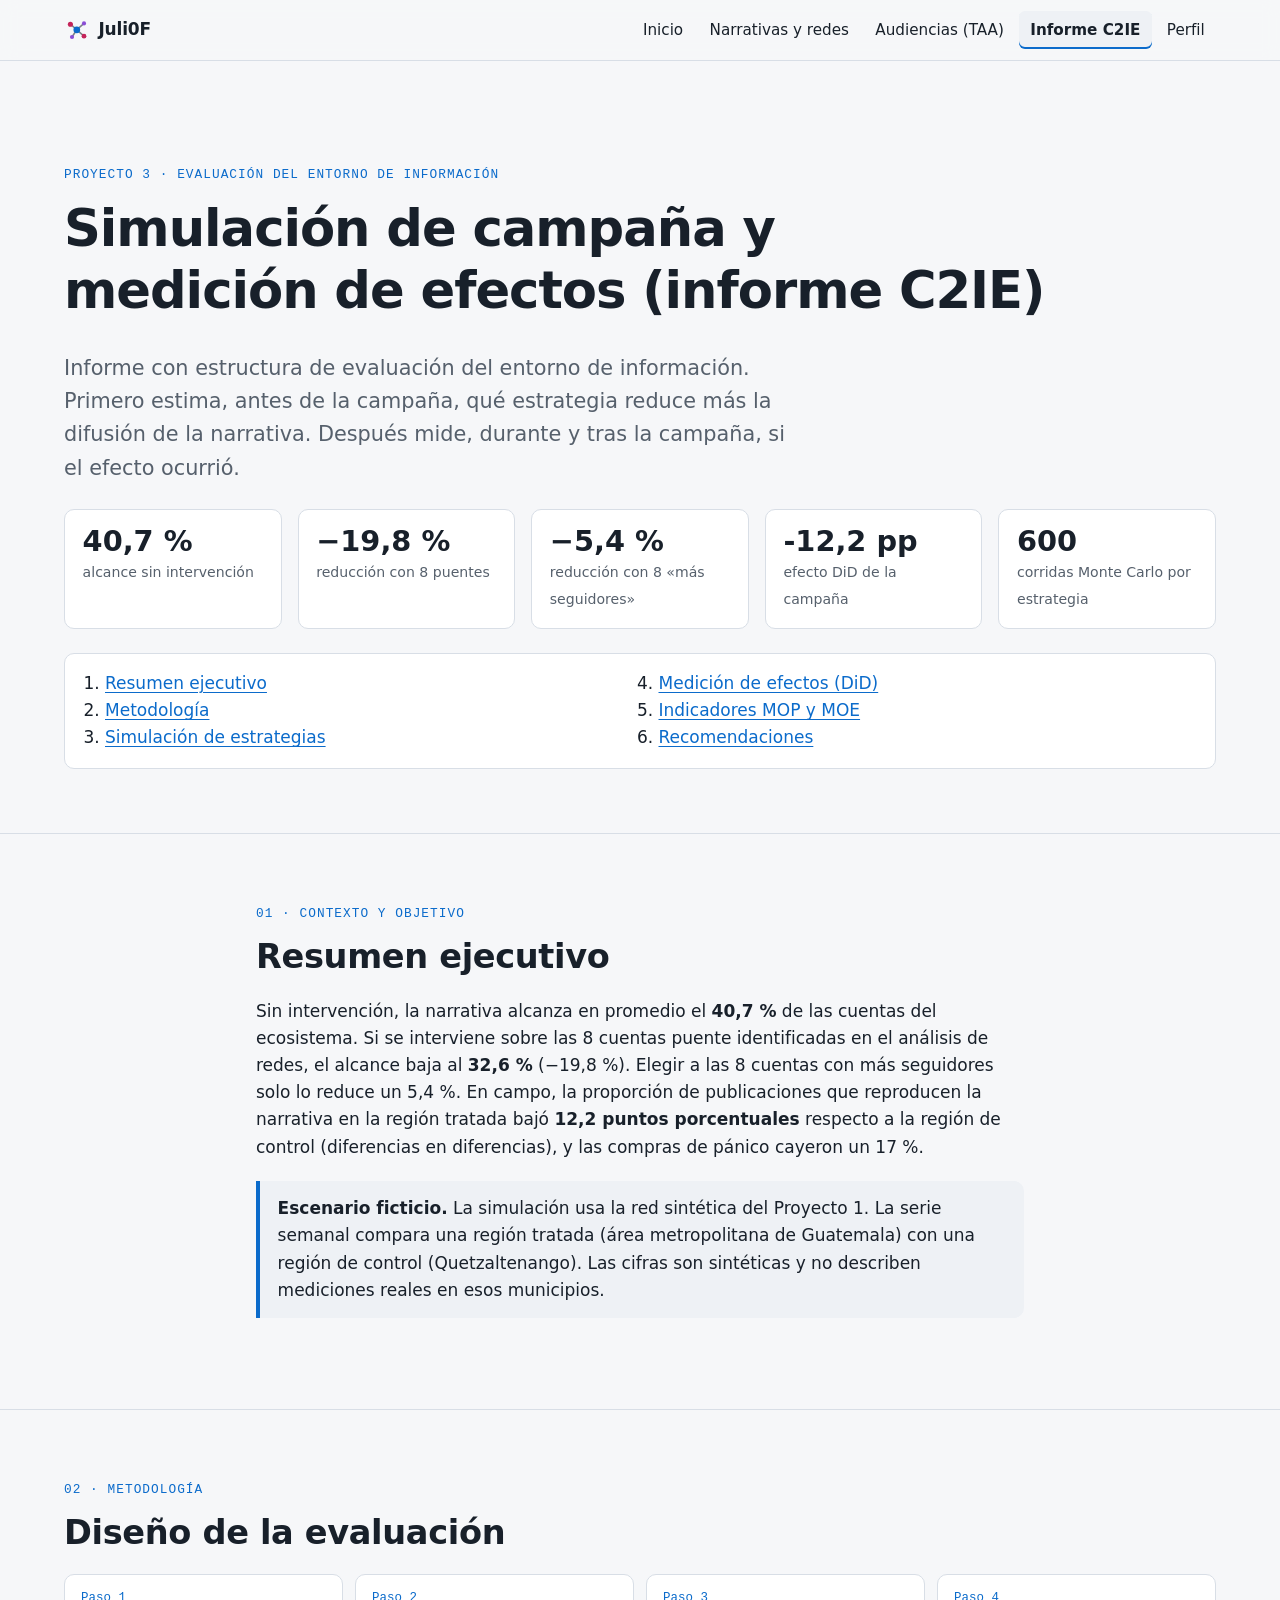
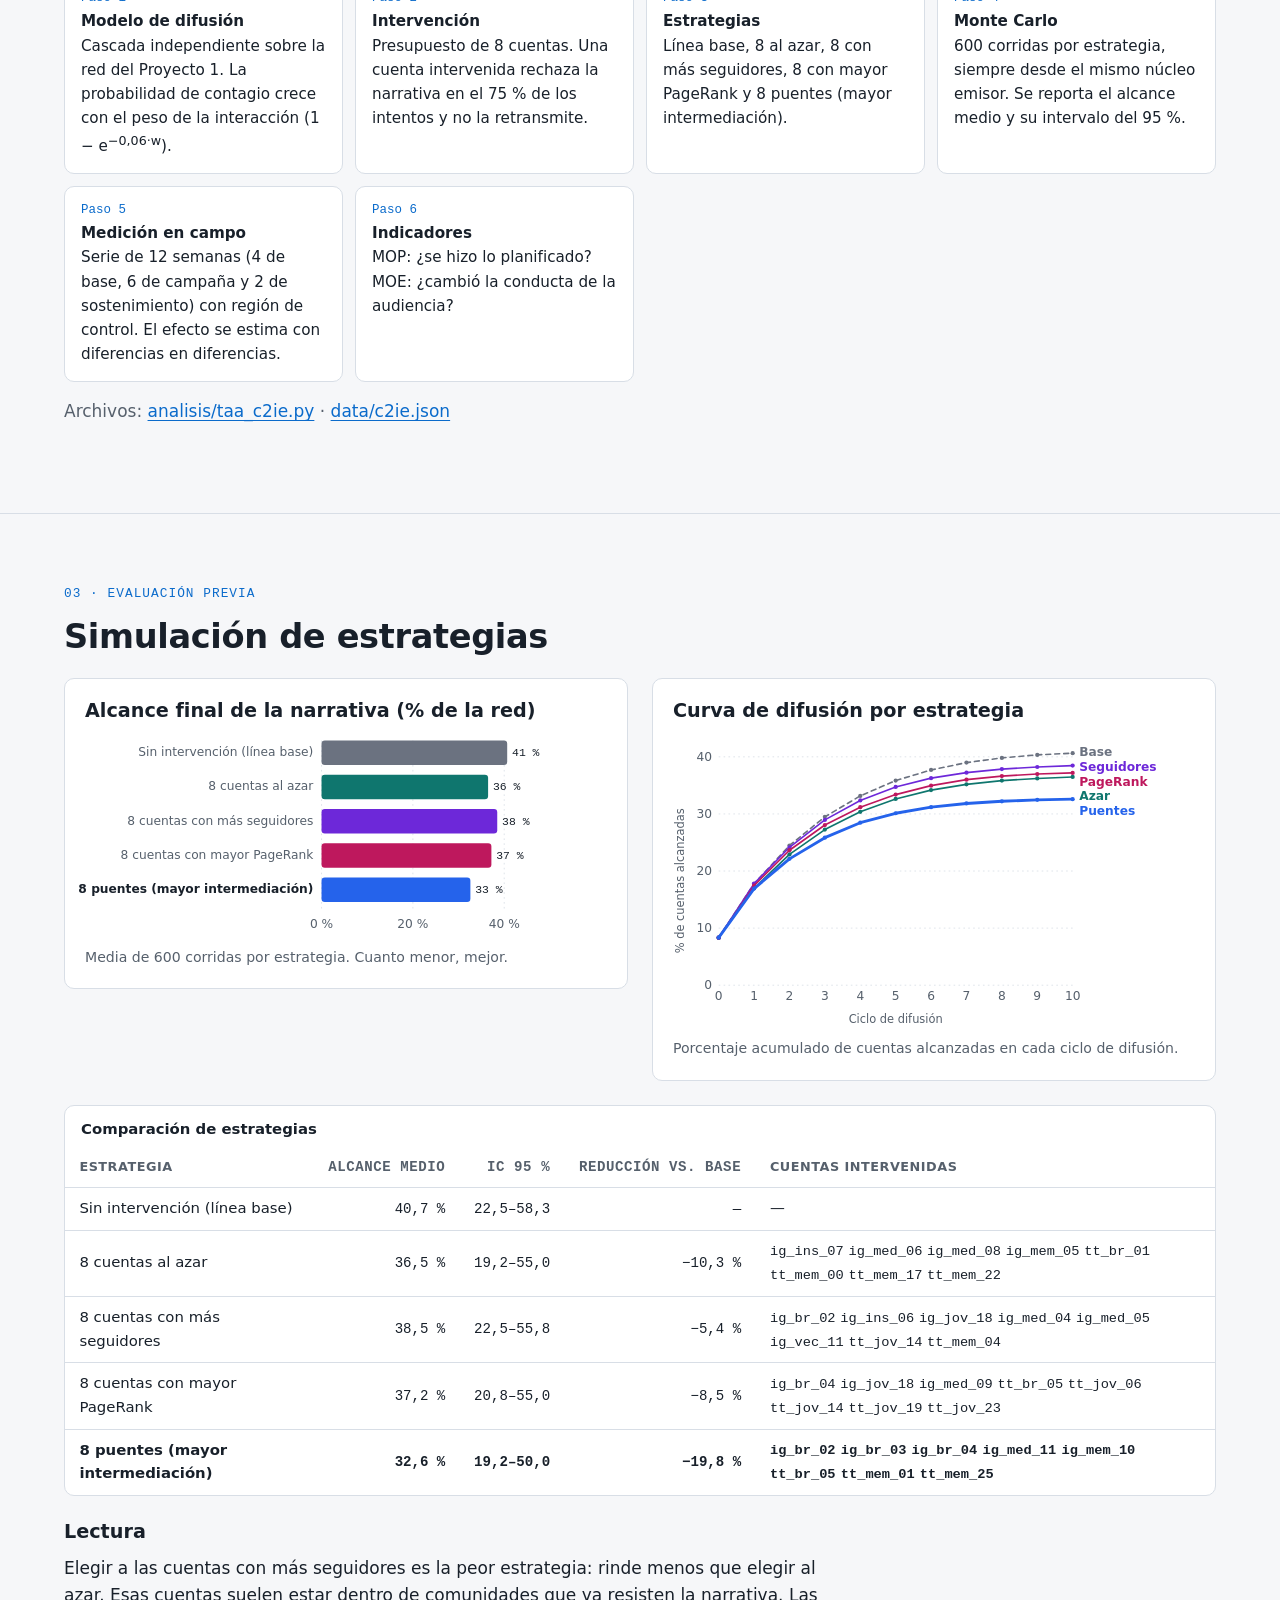
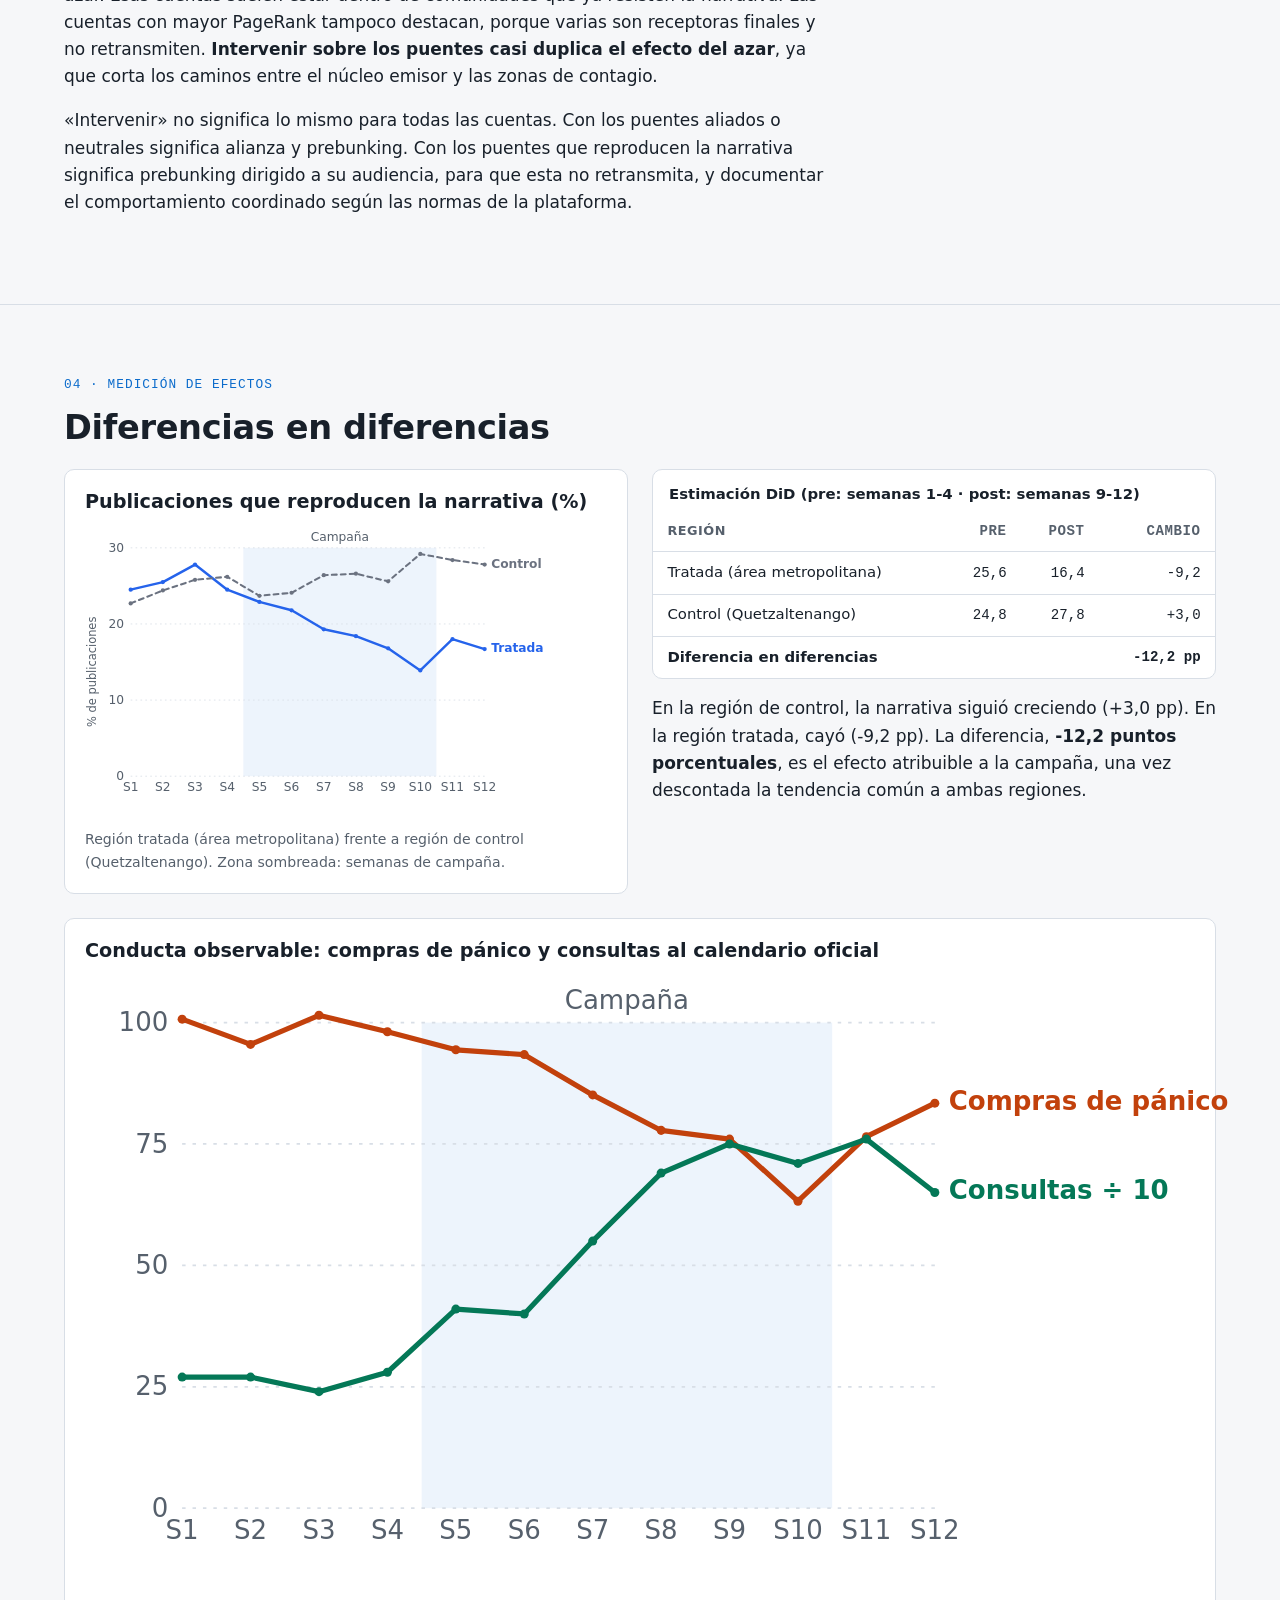
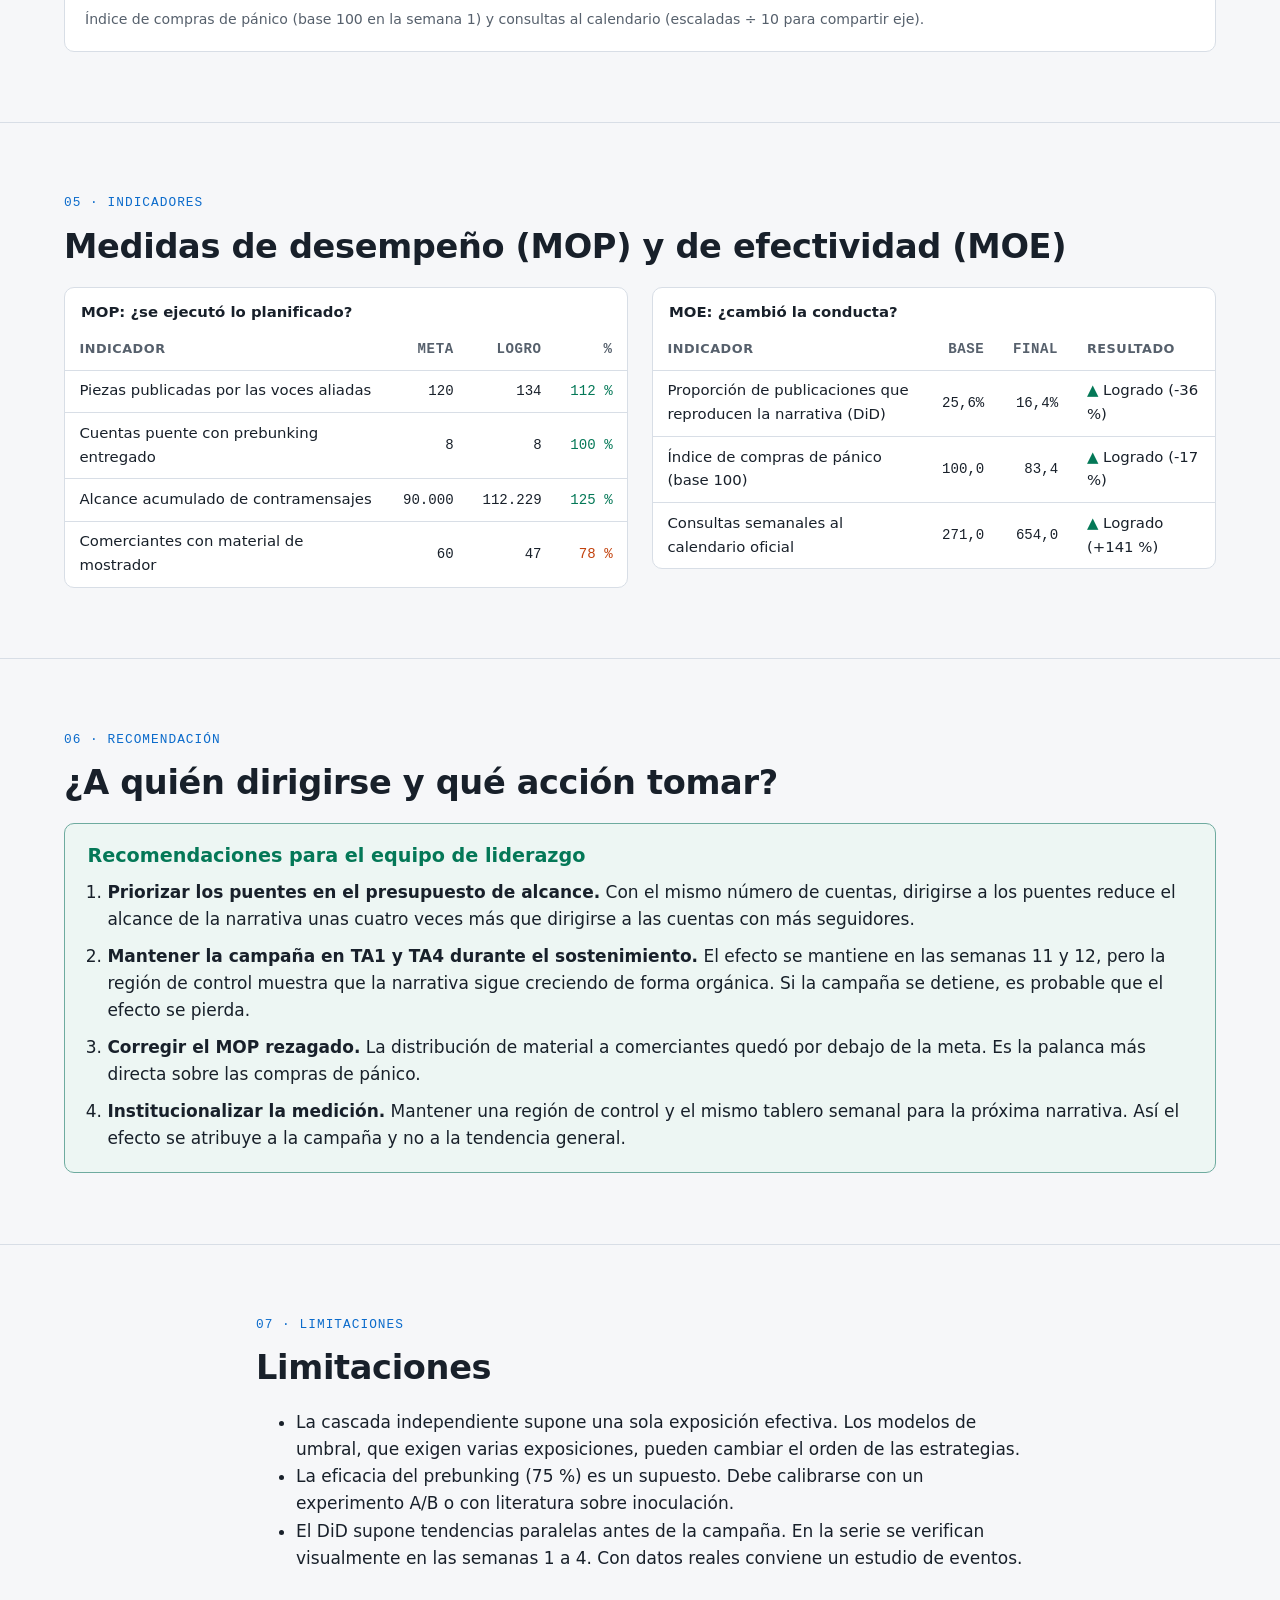
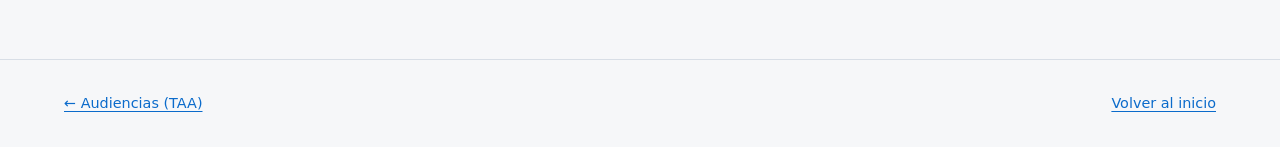
==== proyectos/c2ie.html @ 324dea4c "FIRST commit" ====
<!doctype html>
<html lang="es-GT">
<head>
  <meta charset="utf-8">
  <meta name="viewport" content="width=device-width, initial-scale=1">
  <meta name="color-scheme" content="light dark">
  <meta name="robots" content="noindex, nofollow">
  <title>Simulación de campaña y medición de efectos (informe C2IE) · Portafolio</title>
  <meta name="description" content="Simulación Monte Carlo de estrategias de prebunking sobre una red de TikTok e Instagram, diferencias en diferencias e indicadores MOP/MOE.">
  <link rel="icon" href="../assets/img/icono.svg" type="image/svg+xml">
  <link rel="stylesheet" href="../assets/css/estilos.css">
  <script src="../assets/js/nav.js" defer></script>
  <script type="module" src="../assets/js/c2ie.js"></script>
</head>
<body>
  <a class="skip-link" href="#contenido">Saltar al contenido</a>

  <header class="site-header">
    <div class="header-inner">
      <a class="site-logo" href="../index.html">
        <svg viewBox="0 0 32 32" aria-hidden="true"><g fill="none" stroke="currentColor" stroke-width="2"><path d="M8 9 16 16 25 8M16 16 10 25M16 16l9 8" opacity=".55"/></g><circle cx="8" cy="9" r="3.2" fill="var(--tiktok)"/><circle cx="25" cy="8" r="2.6" fill="var(--instagram)"/><circle cx="16" cy="16" r="4.2" fill="var(--accent)"/><circle cx="10" cy="25" r="2.6" fill="var(--instagram)"/><circle cx="25" cy="24" r="3" fill="var(--tiktok)"/></svg>
        <span>Juli0F</span>
      </a>
      <nav class="site-nav" aria-label="Principal">
        <button class="menu-button" type="button" popovertarget="site-menu" aria-controls="site-menu">
          <svg viewBox="0 0 24 24" aria-hidden="true"><path d="M4 7h16M4 12h16M4 17h16" stroke="currentColor" stroke-width="2" stroke-linecap="round"/></svg>
          <span>Menú</span>
        </button>
        <ul id="site-menu" class="site-menu" popover="auto">
          <li><a href="../index.html">Inicio</a></li>
          <li><a href="red-influencia.html">Narrativas y redes</a></li>
          <li><a href="taa.html">Audiencias (TAA)</a></li>
          <li><a href="c2ie.html" aria-current="page">Informe C2IE</a></li>
          <li><a href="../index.html#perfil">Perfil</a></li>
        </ul>
      </nav>
    </div>
  </header>

  <main id="contenido">
    <section class="hero">
      <div class="contenedor">
        <span class="eyebrow">Proyecto 3 · Evaluación del entorno de información</span>
        <h1>Simulación de campaña y medición de efectos (informe C2IE)</h1>
        <p class="lead">Informe con estructura de evaluación del entorno de información. Primero estima, antes de la campaña, qué estrategia reduce más la difusión de la narrativa. Después mide, durante y tras la campaña, si el efecto ocurrió.</p>
        <div class="ficha" id="kpis"></div>
        <nav class="indice" aria-label="En esta página">
          <ol>
            <li><a href="#resumen">Resumen ejecutivo</a></li>
            <li><a href="#metodologia">Metodología</a></li>
            <li><a href="#simulacion">Simulación de estrategias</a></li>
            <li><a href="#efectos">Medición de efectos (DiD)</a></li>
            <li><a href="#indicadores">Indicadores MOP y MOE</a></li>
            <li><a href="#recomendaciones">Recomendaciones</a></li>
          </ol>
        </nav>
      </div>
    </section>

    <section id="resumen" aria-labelledby="t-resumen">
      <div class="contenedor prosa">
        <span class="eyebrow">01 · Contexto y objetivo</span>
        <h2 id="t-resumen">Resumen ejecutivo</h2>
        <p id="resumen-texto">Cargando resultados…</p>
        <div class="aviso"><p><strong>Escenario ficticio.</strong> La simulación usa la red sintética del Proyecto 1. La serie semanal compara una región tratada (área metropolitana de Guatemala) con una región de control (Quetzaltenango). Las cifras son sintéticas y no describen mediciones reales en esos municipios.</p></div>
      </div>
    </section>

    <section id="metodologia" aria-labelledby="t-metodologia">
      <div class="contenedor">
        <span class="eyebrow">02 · Metodología</span>
        <h2 id="t-metodologia">Diseño de la evaluación</h2>
        <ol class="pasos">
          <li><strong>Modelo de difusión</strong> Cascada independiente sobre la red del Proyecto 1. La probabilidad de contagio crece con el peso de la interacción (1 − e<sup>−0,06·w</sup>).</li>
          <li><strong>Intervención</strong> Presupuesto de 8 cuentas. Una cuenta intervenida rechaza la narrativa en el 75 % de los intentos y no la retransmite.</li>
          <li><strong>Estrategias</strong> Línea base, 8 al azar, 8 con más seguidores, 8 con mayor PageRank y 8 puentes (mayor intermediación).</li>
          <li><strong>Monte Carlo</strong> 600 corridas por estrategia, siempre desde el mismo núcleo emisor. Se reporta el alcance medio y su intervalo del 95 %.</li>
          <li><strong>Medición en campo</strong> Serie de 12 semanas (4 de base, 6 de campaña y 2 de sostenimiento) con región de control. El efecto se estima con diferencias en diferencias.</li>
          <li><strong>Indicadores</strong> MOP: ¿se hizo lo planificado? MOE: ¿cambió la conducta de la audiencia?</li>
        </ol>
        <p class="muted" style="margin-block-start:1rem">Archivos: <a href="../analisis/taa_c2ie.py">analisis/taa_c2ie.py</a> · <a href="../data/c2ie.json">data/c2ie.json</a></p>
      </div>
    </section>

    <section id="simulacion" aria-labelledby="t-simulacion">
      <div class="contenedor">
        <span class="eyebrow">03 · Evaluación previa</span>
        <h2 id="t-simulacion">Simulación de estrategias</h2>
        <div class="dos-col">
          <figure class="panel grafico">
            <h3>Alcance final de la narrativa (% de la red)</h3>
            <div id="g-alcance"></div>
            <figcaption>Media de 600 corridas por estrategia. Cuanto menor, mejor.</figcaption>
          </figure>
          <figure class="panel grafico">
            <h3>Curva de difusión por estrategia</h3>
            <div id="g-curvas"></div>
            <figcaption>Porcentaje acumulado de cuentas alcanzadas en cada ciclo de difusión.</figcaption>
          </figure>
        </div>
        <div class="tabla-scroll" style="margin-block-start:1.5rem">
          <table id="tabla-estrategias">
            <caption>Comparación de estrategias</caption>
            <thead><tr><th>Estrategia</th><th class="num">Alcance medio</th><th class="num">IC 95 %</th><th class="num">Reducción vs. base</th><th>Cuentas intervenidas</th></tr></thead>
            <tbody></tbody>
          </table>
        </div>
        <div class="prosa" style="margin-block-start:1.5rem">
          <h3>Lectura</h3>
          <p>Elegir a las cuentas con más seguidores es la peor estrategia: rinde menos que elegir al azar. Esas cuentas suelen estar dentro de comunidades que ya resisten la narrativa. Las cuentas con mayor PageRank tampoco destacan, porque varias son receptoras finales y no retransmiten. <strong>Intervenir sobre los puentes casi duplica el efecto del azar</strong>, ya que corta los caminos entre el núcleo emisor y las zonas de contagio.</p>
          <p>«Intervenir» no significa lo mismo para todas las cuentas. Con los puentes aliados o neutrales significa alianza y prebunking. Con los puentes que reproducen la narrativa significa prebunking dirigido a su audiencia, para que esta no retransmita, y documentar el comportamiento coordinado según las normas de la plataforma.</p>
        </div>
      </div>
    </section>

    <section id="efectos" aria-labelledby="t-efectos">
      <div class="contenedor">
        <span class="eyebrow">04 · Medición de efectos</span>
        <h2 id="t-efectos">Diferencias en diferencias</h2>
        <div class="dos-col">
          <figure class="panel grafico">
            <h3>Publicaciones que reproducen la narrativa (%)</h3>
            <div id="g-did"></div>
            <figcaption>Región tratada (área metropolitana) frente a región de control (Quetzaltenango). Zona sombreada: semanas de campaña.</figcaption>
          </figure>
          <div>
            <div class="tabla-scroll">
              <table id="tabla-did">
                <caption>Estimación DiD (pre: semanas 1-4 · post: semanas 9-12)</caption>
                <thead><tr><th>Región</th><th class="num">Pre</th><th class="num">Post</th><th class="num">Cambio</th></tr></thead>
                <tbody></tbody>
              </table>
            </div>
            <p class="prosa" id="did-texto" style="margin-block-start:1rem"></p>
          </div>
        </div>
        <figure class="panel grafico" style="margin-block-start:1.5rem">
          <h3>Conducta observable: compras de pánico y consultas al calendario oficial</h3>
          <div id="g-conducta"></div>
          <figcaption>Índice de compras de pánico (base 100 en la semana 1) y consultas al calendario (escaladas ÷ 10 para compartir eje).</figcaption>
        </figure>
      </div>
    </section>

    <section id="indicadores" aria-labelledby="t-indicadores">
      <div class="contenedor">
        <span class="eyebrow">05 · Indicadores</span>
        <h2 id="t-indicadores">Medidas de desempeño (MOP) y de efectividad (MOE)</h2>
        <div class="dos-col">
          <div class="tabla-scroll">
            <table id="tabla-mop">
              <caption>MOP: ¿se ejecutó lo planificado?</caption>
              <thead><tr><th>Indicador</th><th class="num">Meta</th><th class="num">Logro</th><th class="num">%</th></tr></thead>
              <tbody></tbody>
            </table>
          </div>
          <div class="tabla-scroll">
            <table id="tabla-moe">
              <caption>MOE: ¿cambió la conducta?</caption>
              <thead><tr><th>Indicador</th><th class="num">Base</th><th class="num">Final</th><th>Resultado</th></tr></thead>
              <tbody></tbody>
            </table>
          </div>
        </div>
      </div>
    </section>

    <section id="recomendaciones" aria-labelledby="t-recomendaciones">
      <div class="contenedor">
        <span class="eyebrow">06 · Recomendación</span>
        <h2 id="t-recomendaciones">¿A quién dirigirse y qué acción tomar?</h2>
        <div class="recomendacion">
          <h3>Recomendaciones para el equipo de liderazgo</h3>
          <ol>
            <li><strong>Priorizar los puentes en el presupuesto de alcance.</strong> Con el mismo número de cuentas, dirigirse a los puentes reduce el alcance de la narrativa unas cuatro veces más que dirigirse a las cuentas con más seguidores.</li>
            <li><strong>Mantener la campaña en TA1 y TA4 durante el sostenimiento.</strong> El efecto se mantiene en las semanas 11 y 12, pero la región de control muestra que la narrativa sigue creciendo de forma orgánica. Si la campaña se detiene, es probable que el efecto se pierda.</li>
            <li><strong>Corregir el MOP rezagado.</strong> La distribución de material a comerciantes quedó por debajo de la meta. Es la palanca más directa sobre las compras de pánico.</li>
            <li><strong>Institucionalizar la medición.</strong> Mantener una región de control y el mismo tablero semanal para la próxima narrativa. Así el efecto se atribuye a la campaña y no a la tendencia general.</li>
          </ol>
        </div>
      </div>
    </section>

    <section aria-labelledby="t-limitaciones">
      <div class="contenedor prosa">
        <span class="eyebrow">07 · Limitaciones</span>
        <h2 id="t-limitaciones">Limitaciones</h2>
        <ul>
          <li>La cascada independiente supone una sola exposición efectiva. Los modelos de umbral, que exigen varias exposiciones, pueden cambiar el orden de las estrategias.</li>
          <li>La eficacia del prebunking (75 %) es un supuesto. Debe calibrarse con un experimento A/B o con literatura sobre inoculación.</li>
          <li>El DiD supone tendencias paralelas antes de la campaña. En la serie se verifican visualmente en las semanas 1 a 4. Con datos reales conviene un estudio de eventos.</li>
        </ul>
      </div>
    </section>
  </main>

  <footer class="site-footer">
    <div class="contenedor">
      <span><a href="taa.html">← Audiencias (TAA)</a></span>
      <span><a href="../index.html">Volver al inicio</a></span>
    </div>
  </footer>
</body>
</html>
---- assets/css/estilos.css ----
/* ==========================================================================
   Portafolio - Evaluación del Entorno de Información
   Tema claro/oscuro según la preferencia del sistema.
   ========================================================================== */

:root {
  --bg-light: #f6f7f9;
  --bg-dark: #0d1117;
  --surface-light: #ffffff;
  --surface-dark: #161b22;
  --surface-2-light: #eef1f5;
  --surface-2-dark: #1d242e;
  --text-light: #18202a;
  --text-dark: #e6edf3;
  --muted-light: #56606c;
  --muted-dark: #9aa6b2;
  --border-light: #d8dee6;
  --border-dark: #2d3641;
  --accent-light: #0b6bcb;
  --accent-dark: #58a6ff;
  --accent-text-light: #ffffff;
  --accent-text-dark: #0d1117;

  /* Plataformas */
  --tiktok-light: #c4245a;
  --tiktok-dark: #ff6b9a;
  --instagram-light: #8a4dd6;
  --instagram-dark: #b993ff;

  /* Postura respecto a la narrativa */
  --pro-light: #c2410c;
  --pro-dark: #fb923c;
  --neutral-light: #6b7280;
  --neutral-dark: #9ca3af;
  --contra-light: #047857;
  --contra-dark: #34d399;

  --bg: var(--bg-light);
  --surface: var(--surface-light);
  --surface-2: var(--surface-2-light);
  --text: var(--text-light);
  --muted: var(--muted-light);
  --border: var(--border-light);
  --accent: var(--accent-light);
  --accent-text: var(--accent-text-light);
  --tiktok: var(--tiktok-light);
  --instagram: var(--instagram-light);
  --pro: var(--pro-light);
  --neutral: var(--neutral-light);
  --contra: var(--contra-light);

  @media (prefers-color-scheme: dark) {
    --bg: var(--bg-dark);
    --surface: var(--surface-dark);
    --surface-2: var(--surface-2-dark);
    --text: var(--text-dark);
    --muted: var(--muted-dark);
    --border: var(--border-dark);
    --accent: var(--accent-dark);
    --accent-text: var(--accent-text-dark);
    --tiktok: var(--tiktok-dark);
    --instagram: var(--instagram-dark);
    --pro: var(--pro-dark);
    --neutral: var(--neutral-dark);
    --contra: var(--contra-dark);
  }

  @supports (color: light-dark(white, black)) {
    --bg: light-dark(var(--bg-light), var(--bg-dark));
    --surface: light-dark(var(--surface-light), var(--surface-dark));
    --surface-2: light-dark(var(--surface-2-light), var(--surface-2-dark));
    --text: light-dark(var(--text-light), var(--text-dark));
    --muted: light-dark(var(--muted-light), var(--muted-dark));
    --border: light-dark(var(--border-light), var(--border-dark));
    --accent: light-dark(var(--accent-light), var(--accent-dark));
    --accent-text: light-dark(var(--accent-text-light), var(--accent-text-dark));
    --tiktok: light-dark(var(--tiktok-light), var(--tiktok-dark));
    --instagram: light-dark(var(--instagram-light), var(--instagram-dark));
    --pro: light-dark(var(--pro-light), var(--pro-dark));
    --neutral: light-dark(var(--neutral-light), var(--neutral-dark));
    --contra: light-dark(var(--contra-light), var(--contra-dark));
  }

  /* Paleta categórica de comunidades (claro / oscuro) */
  --com-0: #2563eb; --com-1: #c2410c; --com-2: #0f766e; --com-3: #be185d; --com-4: #6d28d9; --com-5: #4d7c0f;
  @media (prefers-color-scheme: dark) {
    --com-0: #60a5fa; --com-1: #fb923c; --com-2: #2dd4bf; --com-3: #f472b6; --com-4: #a78bfa; --com-5: #a3e635;
  }

  --font: system-ui, -apple-system, "Segoe UI", Roboto, "Helvetica Neue", Arial, sans-serif;
  --mono: ui-monospace, "Cascadia Code", "SF Mono", Menlo, Consolas, monospace;
  --radius: 10px;
  --max: 72rem;

  color-scheme: light dark;
  accent-color: var(--accent);
}

*, *::before, *::after { box-sizing: border-box; }
[hidden] { display: none !important; }

html { scroll-padding-block-start: 5rem; }

body {
  margin: 0;
  font-family: var(--font);
  font-size: 1.0625rem;
  line-height: 1.6;
  color: var(--text);
  background: var(--bg);
  -webkit-text-size-adjust: 100%;
}

h1, h2, h3, h4 { line-height: 1.2; text-wrap: balance; margin-block: 0 0.6em; }
h1 { font-size: clamp(2rem, 1.4rem + 2.6vw, 3.2rem); letter-spacing: -0.02em; }
h2 { font-size: clamp(1.5rem, 1.2rem + 1.2vw, 2.1rem); letter-spacing: -0.01em; }
h3 { font-size: 1.2rem; }
p, li { text-wrap: pretty; }
p { margin-block: 0 1em; }
a { color: var(--accent); text-underline-offset: 0.18em; }
a:hover { text-decoration-thickness: 2px; }
code, .mono { font-family: var(--mono); font-size: 0.92em; }
small, .muted { color: var(--muted); }

:focus-visible { outline: 3px solid var(--accent); outline-offset: 2px; border-radius: 4px; }

.skip-link {
  position: absolute; inset-inline-start: 1rem; inset-block-start: -3rem;
  background: var(--accent); color: var(--accent-text); padding: 0.5rem 1rem;
  border-radius: var(--radius); z-index: 100; text-decoration: none;
}
.skip-link:focus { inset-block-start: 1rem; }

.contenedor { inline-size: min(100% - 2.5rem, var(--max)); margin-inline: auto; }
section { padding-block: clamp(2.5rem, 2rem + 3vw, 4.5rem); }
section + section { border-block-start: 1px solid var(--border); }

/* ---------- Cabecera y navegación ---------- */
.site-header {
  position: sticky; inset-block-start: 0; z-index: 50;
  background: color-mix(in srgb, var(--bg) 88%, transparent);
  backdrop-filter: blur(8px);
  border-block-end: 1px solid var(--border);
}
.header-inner {
  inline-size: min(100% - 2.5rem, var(--max)); margin-inline: auto;
  display: flex; align-items: center; justify-content: space-between; gap: 1.5rem;
  block-size: 3.75rem; overflow: hidden;
}
.header-inner > * { flex-shrink: 0; white-space: nowrap; }
.site-logo {
  font-weight: 700; color: var(--text); text-decoration: none; letter-spacing: -0.01em;
  display: inline-flex; align-items: center; gap: 0.55rem;
}
.site-logo svg { inline-size: 1.6rem; block-size: 1.6rem; }

.menu-button {
  anchor-name: --menu-button;
  font: inherit; color: var(--text); background: var(--surface);
  border: 1px solid var(--border); border-radius: 8px; padding: 0.35rem 0.8rem;
  display: inline-flex; align-items: center; gap: 0.4rem; cursor: pointer;
}
.menu-button svg { inline-size: 1.1rem; block-size: 1.1rem; }

.site-menu {
  list-style: none; margin: 0; padding: 0.5rem;
  position: fixed; inset: auto;
  inset-block-start: 4.25rem;
  inset-block-start: anchor(--menu-button bottom);
  inset-inline-end: 1rem;
  inline-size: min(80dvw, 20rem);
  max-block-size: calc(100dvh - 6rem); overflow: auto;
  margin-block-start: 0.5rem;
  background: var(--surface); color: var(--text);
  border: 1px solid var(--border); border-radius: var(--radius);
  box-shadow: 0 12px 32px rgb(0 0 0 / 0.18);
}
.site-menu a {
  display: block; padding: 0.55rem 0.8rem; border-radius: 6px;
  color: var(--text); text-decoration: none;
}
.site-menu a:hover { background: var(--surface-2); }
.site-menu a[aria-current="page"] {
  font-weight: 650;
  box-shadow: inset 3px 0 0 var(--accent);
  background: var(--surface-2);
}
@supports not selector(:popover-open) {
  [popover]:not(.\:popover-open) { display: none; }
}

.site-header.is-wide {
  .menu-button { display: none; }
  .site-menu {
    position: static; display: flex; align-items: center; gap: 0.25rem;
    inline-size: auto; max-block-size: none; overflow: visible;
    margin: 0; padding: 0; border: 0; background: transparent; box-shadow: none;
  }
  .site-menu::backdrop { display: none; }
  .site-menu a { padding: 0.4rem 0.7rem; font-size: 0.95rem; }
  .site-menu a[aria-current="page"] { box-shadow: inset 0 -2px 0 var(--accent); }
}
.is-measuring * { transition: none !important; }

/* ---------- Hero ---------- */
.hero { padding-block: clamp(3rem, 2rem + 6vw, 6.5rem) clamp(2.5rem, 2rem + 3vw, 4rem); }
.hero .eyebrow, .eyebrow {
  font-family: var(--mono); font-size: 0.8rem; letter-spacing: 0.08em; text-transform: uppercase;
  color: var(--accent); margin-block-end: 0.8rem; display: block;
}
.hero p.lead, .lead { font-size: clamp(1.1rem, 1rem + 0.5vw, 1.3rem); color: var(--muted); max-inline-size: 46rem; }
.hero-actions { display: flex; flex-wrap: wrap; gap: 0.75rem; margin-block-start: 1.75rem; }

.btn {
  display: inline-flex; align-items: center; gap: 0.5rem;
  padding: 0.65rem 1.15rem; border-radius: 8px; font-weight: 600; text-decoration: none;
  border: 1px solid var(--border); color: var(--text); background: var(--surface);
}
.btn.primario { background: var(--accent); color: var(--accent-text); border-color: transparent; }
.btn:hover { filter: brightness(1.07); }

.chips { display: flex; flex-wrap: wrap; gap: 0.5rem; padding: 0; margin: 0; list-style: none; }
.chip {
  font-size: 0.82rem; padding: 0.2rem 0.65rem; border-radius: 999px;
  border: 1px solid var(--border); background: var(--surface); color: var(--muted);
}
.chip.tiktok { color: var(--tiktok); border-color: color-mix(in srgb, var(--tiktok) 45%, var(--border)); }
.chip.instagram { color: var(--instagram); border-color: color-mix(in srgb, var(--instagram) 45%, var(--border)); }

/* ---------- Ciclo Análisis -> Evaluación -> Recomendación ---------- */
.ciclo {
  display: grid; gap: 1rem; padding: 0; margin: 0; list-style: none; counter-reset: paso;
  grid-template-columns: repeat(auto-fit, minmax(min(100%, 15rem), 1fr));
}
.ciclo li {
  counter-increment: paso; position: relative;
  background: var(--surface); border: 1px solid var(--border); border-radius: var(--radius);
  padding: 1.25rem 1.25rem 1.1rem;
}
.ciclo li::before {
  content: counter(paso, decimal-leading-zero); display: block;
  font-family: var(--mono); color: var(--accent); font-size: 0.85rem; margin-block-end: 0.3rem;
}
.ciclo h3 { margin-block-end: 0.35rem; }
.ciclo p { margin: 0; color: var(--muted); font-size: 0.97rem; }

/* ---------- Tarjetas de proyectos ---------- */
.proyectos { display: grid; gap: 1.25rem; grid-template-columns: repeat(auto-fit, minmax(min(100%, 20rem), 1fr)); }
.tarjeta {
  display: flex; flex-direction: column; gap: 0.75rem;
  background: var(--surface); border: 1px solid var(--border); border-radius: var(--radius);
  padding: 1.4rem; position: relative;
}
.tarjeta.destacada { grid-column: 1 / -1; border-color: color-mix(in srgb, var(--accent) 50%, var(--border)); }
.tarjeta h3 { margin: 0; font-size: 1.25rem; }
.tarjeta h3 a { color: var(--text); text-decoration: none; }
.tarjeta h3 a::after { content: ""; position: absolute; inset: 0; border-radius: var(--radius); }
.tarjeta:has(a:focus-visible) { outline: 3px solid var(--accent); outline-offset: 2px; }
.tarjeta h3 a:focus-visible { outline: none; }
.tarjeta:hover { border-color: var(--accent); }
.tarjeta p { margin: 0; color: var(--muted); }
.tarjeta .resultado { font-family: var(--mono); font-size: 0.9rem; color: var(--text); }
.etiqueta {
  font-family: var(--mono); font-size: 0.75rem; text-transform: uppercase; letter-spacing: 0.06em; color: var(--accent);
}

/* ---------- Herramientas ---------- */
.herramientas { display: grid; gap: 1rem; grid-template-columns: repeat(auto-fit, minmax(min(100%, 14rem), 1fr)); }
.herramientas div { background: var(--surface); border: 1px solid var(--border); border-radius: var(--radius); padding: 1rem 1.1rem; }
.herramientas h3 { font-size: 1rem; margin-block-end: 0.5rem; }
.herramientas ul { margin: 0; padding-inline-start: 1.1rem; color: var(--muted); font-size: 0.95rem; }

/* ---------- Páginas de proyecto ---------- */
.ficha {
  display: grid; gap: 1rem; margin-block: 1.5rem 0;
  grid-template-columns: repeat(auto-fit, minmax(min(100%, 12rem), 1fr));
}
.kpi { background: var(--surface); border: 1px solid var(--border); border-radius: var(--radius); padding: 1rem 1.1rem; }
.kpi .valor { font-size: 1.8rem; font-weight: 700; font-variant-numeric: tabular-nums; line-height: 1.1; display: block; }
.kpi .nombre { font-size: 0.88rem; color: var(--muted); }

.indice {
  background: var(--surface); border: 1px solid var(--border); border-radius: var(--radius);
  padding: 1rem 1.25rem; margin-block: 1.5rem 0;
}
.indice ol { margin: 0; padding-inline-start: 1.25rem; columns: 2 14rem; }

.prosa { max-inline-size: 48rem; }
.dos-col { display: grid; gap: 1.5rem; grid-template-columns: repeat(auto-fit, minmax(min(100%, 24rem), 1fr)); align-items: start; }

.panel { background: var(--surface); border: 1px solid var(--border); border-radius: var(--radius); padding: 1.25rem; }
.panel h3 { margin-block-end: 0.75rem; }
.panel figcaption, figcaption { font-size: 0.88rem; color: var(--muted); margin-block-start: 0.6rem; }
figure { margin: 0; }

.aviso {
  border-inline-start: 4px solid var(--accent); background: var(--surface-2);
  padding: 0.9rem 1.1rem; border-radius: 0 var(--radius) var(--radius) 0; margin-block: 1.25rem;
}
.aviso p:last-child { margin: 0; }

.recomendacion {
  border: 1px solid color-mix(in srgb, var(--contra) 50%, var(--border));
  background: color-mix(in srgb, var(--contra) 7%, var(--surface));
  border-radius: var(--radius); padding: 1.25rem 1.4rem;
}
.recomendacion h3 { color: var(--contra); }
.recomendacion ol { margin: 0; padding-inline-start: 1.25rem; }
.recomendacion li + li { margin-block-start: 0.6rem; }

/* ---------- Tablas ---------- */
.tabla-scroll { overflow-x: auto; border: 1px solid var(--border); border-radius: var(--radius); background: var(--surface); }
table { border-collapse: collapse; inline-size: 100%; font-size: 0.93rem; }
caption { text-align: start; padding: 0.8rem 1rem 0.3rem; font-weight: 600; caption-side: top; }
th, td { padding: 0.55rem 0.9rem; text-align: start; border-block-end: 1px solid var(--border); }
thead th { font-size: 0.8rem; text-transform: uppercase; letter-spacing: 0.04em; color: var(--muted); font-weight: 600; white-space: nowrap; }
tbody tr:last-child > * { border-block-end: 0; }
td.num, th.num { text-align: end; white-space: nowrap; font-variant-numeric: tabular-nums; font-family: var(--mono); font-size: 0.88rem; }
tbody tr:hover { background: var(--surface-2); }

/* ---------- Grafo ---------- */
.grafo-layout { display: grid; gap: 1rem; grid-template-columns: minmax(0, 1fr); }
@media (width >= 960px) { .grafo-layout { grid-template-columns: minmax(0, 1fr) 18rem; } }
.grafo-lienzo {
  position: relative; background: var(--surface); border: 1px solid var(--border); border-radius: var(--radius);
  aspect-ratio: 4 / 3; min-block-size: 22rem; overflow: hidden; touch-action: none;
}
.grafo-lienzo canvas { display: block; inline-size: 100%; block-size: 100%; cursor: grab; }
.grafo-lienzo canvas:active { cursor: grabbing; }
.tooltip {
  position: absolute; pointer-events: none; z-index: 2;
  background: var(--surface); color: var(--text); border: 1px solid var(--border); border-radius: 8px;
  padding: 0.55rem 0.75rem; font-size: 0.82rem; line-height: 1.45; box-shadow: 0 8px 24px rgb(0 0 0 / 0.2);
  max-inline-size: 16rem;
}
.tooltip strong { font-family: var(--mono); }
.controles { display: grid; gap: 1rem; align-content: start; }
.controles fieldset { border: 1px solid var(--border); border-radius: var(--radius); padding: 0.75rem 1rem 0.9rem; margin: 0; background: var(--surface); }
.controles legend { font-weight: 600; font-size: 0.9rem; padding-inline: 0.3rem; }
.controles label { display: flex; align-items: center; gap: 0.5rem; font-size: 0.92rem; padding-block: 0.15rem; cursor: pointer; }
.controles select, .controles input[type="search"] {
  font: inherit; font-size: 0.92rem; inline-size: 100%; padding: 0.4rem 0.55rem;
  border: 1px solid var(--border); border-radius: 6px; background: var(--bg); color: var(--text);
}
.leyenda { display: flex; flex-wrap: wrap; gap: 0.4rem 1rem; padding: 0; margin: 0.75rem 0 0; list-style: none; font-size: 0.85rem; color: var(--muted); }
.leyenda li { display: inline-flex; align-items: center; gap: 0.4rem; }
.leyenda .punto { inline-size: 0.8rem; block-size: 0.8rem; border-radius: 50%; display: inline-block; }
.leyenda .cuadro { inline-size: 0.8rem; block-size: 0.8rem; border-radius: 2px; display: inline-block; border: 2px solid currentColor; }
.leyenda .rombo { inline-size: 0.65rem; block-size: 0.65rem; display: inline-block; border: 2px solid currentColor; rotate: 45deg; margin-inline: 0.1rem; }
.grafo-botones { display: flex; gap: 0.5rem; flex-wrap: wrap; }
.grafo-botones button {
  font: inherit; font-size: 0.85rem; padding: 0.35rem 0.7rem; border-radius: 6px; cursor: pointer;
  border: 1px solid var(--border); background: var(--surface); color: var(--text);
}

/* ---------- Explorador de narrativas ---------- */
.filtros {
  display: flex; flex-wrap: wrap; align-items: end; gap: 1rem 1.5rem;
  background: var(--surface); border: 1px solid var(--border); border-radius: var(--radius);
  padding: 1rem 1.25rem; margin-block-start: 1rem;
}
@media (width >= 960px) and (height >= 700px) {
  #filtros { position: sticky; inset-block-start: 4.25rem; z-index: 10; }
}
.segmentado { border: 0; padding: 0; margin: 0; min-inline-size: 0; }
.segmentado legend, .campo > span { font-size: 0.8rem; font-weight: 600; color: var(--muted); text-transform: uppercase; letter-spacing: 0.04em; padding: 0; margin-block-end: 0.35rem; display: block; }
.segmentado > div { display: flex; flex-wrap: wrap; gap: 0.35rem; }
.segmentado label {
  position: relative; cursor: pointer; font-size: 0.92rem;
  padding: 0.35rem 0.85rem; border-radius: 999px; border: 1px solid var(--border); background: var(--bg);
}
.segmentado input { position: absolute; opacity: 0; inset: 0; margin: 0; cursor: pointer; }
.segmentado label:has(:checked) { background: var(--accent); color: var(--accent-text); border-color: transparent; font-weight: 600; }
.segmentado label:has(:focus-visible) { outline: 3px solid var(--accent); outline-offset: 2px; }
.campo select {
  font: inherit; font-size: 0.95rem; padding: 0.4rem 0.6rem; min-inline-size: 15rem;
  border: 1px solid var(--border); border-radius: 6px; background: var(--bg); color: var(--text);
}
.enlace-filtro {
  font: inherit; font-size: 0.88rem; margin-inline-start: auto; cursor: pointer;
  background: none; border: 1px solid var(--border); border-radius: 6px; padding: 0.4rem 0.75rem; color: var(--accent);
}

.mapa-gt { display: grid; gap: 4px; }
.casilla {
  --intensidad: 8%;
  font: inherit; cursor: pointer; text-align: start;
  display: flex; flex-direction: column; justify-content: space-between; gap: 0.15rem;
  min-block-size: 3.6rem; padding: 0.35rem 0.4rem; border-radius: 6px;
  border: 1px solid var(--border); color: var(--text);
  background: color-mix(in srgb, var(--accent) var(--intensidad), var(--surface-2));
}
.casilla.oscura { color: var(--accent-text); }
.casilla .nombre { font-size: 0.68rem; line-height: 1.15; overflow-wrap: anywhere; }
.casilla .valor { font-family: var(--mono); font-size: 0.85rem; font-weight: 700; }
.casilla:hover { border-color: var(--text); }
.casilla[aria-pressed="true"] { outline: 3px solid var(--text); outline-offset: 1px; }
@media (width < 40rem) { .casilla .nombre { font-size: 0.6rem; } .casilla { min-block-size: 3rem; } }

.lectura {
  margin-block-start: 1.5rem; padding: 1.1rem 1.3rem; border-radius: var(--radius);
  background: var(--surface-2); border: 1px solid var(--border);
}
.lectura p:last-child { margin: 0; }
.grafo-vacio { position: absolute; inset: 0; display: grid; place-items: center; margin: 0; padding: 2rem; text-align: center; color: var(--muted); }
.grafo-vacio[hidden] { display: none; }
.aviso-local {
  background: var(--pro); color: var(--accent-text); padding: 0.75rem 1.25rem; text-align: center; font-weight: 600;
}
.aviso-local code { background: rgb(0 0 0 / 0.15); padding: 0.1rem 0.35rem; border-radius: 4px; }

.filtros .campo input[type="search"] {
  font: inherit; font-size: 0.95rem; padding: 0.4rem 0.6rem; min-inline-size: 16rem;
  border: 1px solid var(--border); border-radius: 6px; background: var(--bg); color: var(--text);
}
.tr-filtro { flex-basis: 100%; margin: 0; font-size: 0.9rem; }
.tr-lista { list-style: none; padding: 0; margin: 0; display: grid; gap: 0.75rem; }
.tr-lista > li { background: var(--surface); border: 1px solid var(--border); border-radius: var(--radius); padding: 0.85rem 1rem; }
.tr-lista a { font-weight: 600; }
.tr-lista .muted { font-size: 0.85rem; margin-block: 0.2rem 0.5rem; }

@media (forced-colors: active) {
  .casilla { forced-color-adjust: none; }
  .segmentado label:has(:checked) { outline: 2px solid Highlight; }
}

/* ---------- Gráficos SVG ---------- */
.grafico svg { inline-size: 100%; block-size: auto; display: block; overflow: visible; }
.grafico text { fill: var(--muted); font-size: 15px; font-family: var(--font); }
.grafico .eje line, .grafico .eje path { stroke: var(--border); }
.grafico .rejilla line { stroke: var(--border); stroke-dasharray: 2 4; }
.grafico .etiqueta-valor { fill: var(--text); font-family: var(--mono); font-size: 14px; }
.grafico .titulo-eje { fill: var(--muted); font-size: 14px; }

/* ---------- Pasos TAA ---------- */
.detalle { border: 1px solid var(--border); border-radius: var(--radius); background: var(--surface); margin-block: 0.6rem; }
.detalle > summary { cursor: pointer; padding: 0.8rem 1rem; font-weight: 600; }
.detalle > summary:focus-visible { outline: 2px solid var(--accent); outline-offset: 2px; border-radius: var(--radius); }
.detalle[open] > summary { border-block-end: 1px solid var(--border); }
.detalle > :not(summary) { margin-inline: 1rem; }
.detalle > :last-child { margin-block-end: 1rem; }
.hero .pasos { margin-block-start: 1.25rem; }
.pasos { counter-reset: p; list-style: none; padding: 0; margin: 0; display: grid; gap: 0.75rem; grid-template-columns: repeat(auto-fit, minmax(min(100%, 16rem), 1fr)); }
.pasos li { counter-increment: p; background: var(--surface); border: 1px solid var(--border); border-radius: var(--radius); padding: 0.9rem 1rem; font-size: 0.95rem; }
.pasos li::before { content: "Paso " counter(p); display: block; font-family: var(--mono); font-size: 0.78rem; color: var(--accent); }
.pasos strong { display: block; }

.segmentos { display: grid; gap: 1rem; grid-template-columns: repeat(auto-fit, minmax(min(100%, 22rem), 1fr)); }
.segmento { background: var(--surface); border: 1px solid var(--border); border-radius: var(--radius); padding: 1.2rem; }
.segmento header { display: flex; justify-content: space-between; gap: 1rem; align-items: baseline; margin-block-end: 0.5rem; }
.segmento h3 { margin: 0; font-size: 1.08rem; }
.segmento .rango { font-family: var(--mono); font-size: 0.8rem; color: var(--accent); white-space: nowrap; }
.segmento dl { display: grid; grid-template-columns: auto 1fr; gap: 0.3rem 0.8rem; margin: 0.75rem 0 0; font-size: 0.9rem; }
.segmento dt { color: var(--muted); }
.segmento dd { margin: 0; }
.barra-mini { display: grid; grid-template-columns: 9.5rem 1fr 2.6rem; align-items: center; gap: 0.5rem; font-size: 0.85rem; }
.barra-mini .pista { block-size: 0.5rem; background: var(--surface-2); border-radius: 999px; overflow: hidden; }
.barra-mini .relleno { block-size: 100%; background: var(--accent); border-radius: 999px; }
.barra-mini .v { font-family: var(--mono); text-align: end; }

/* ---------- Pie ---------- */
.site-footer { border-block-start: 1px solid var(--border); padding-block: 2rem; color: var(--muted); font-size: 0.9rem; }
.site-footer .contenedor { display: flex; flex-wrap: wrap; justify-content: space-between; gap: 1rem; }

@media (forced-colors: active) {
  .site-menu a[aria-current="page"] { outline: 2px solid LinkText; }
  .tarjeta, .panel, .kpi { border-color: CanvasText; }
}

@media (prefers-reduced-motion: no-preference) {
  .tarjeta, .btn { transition: border-color 0.15s, filter 0.15s; }
}
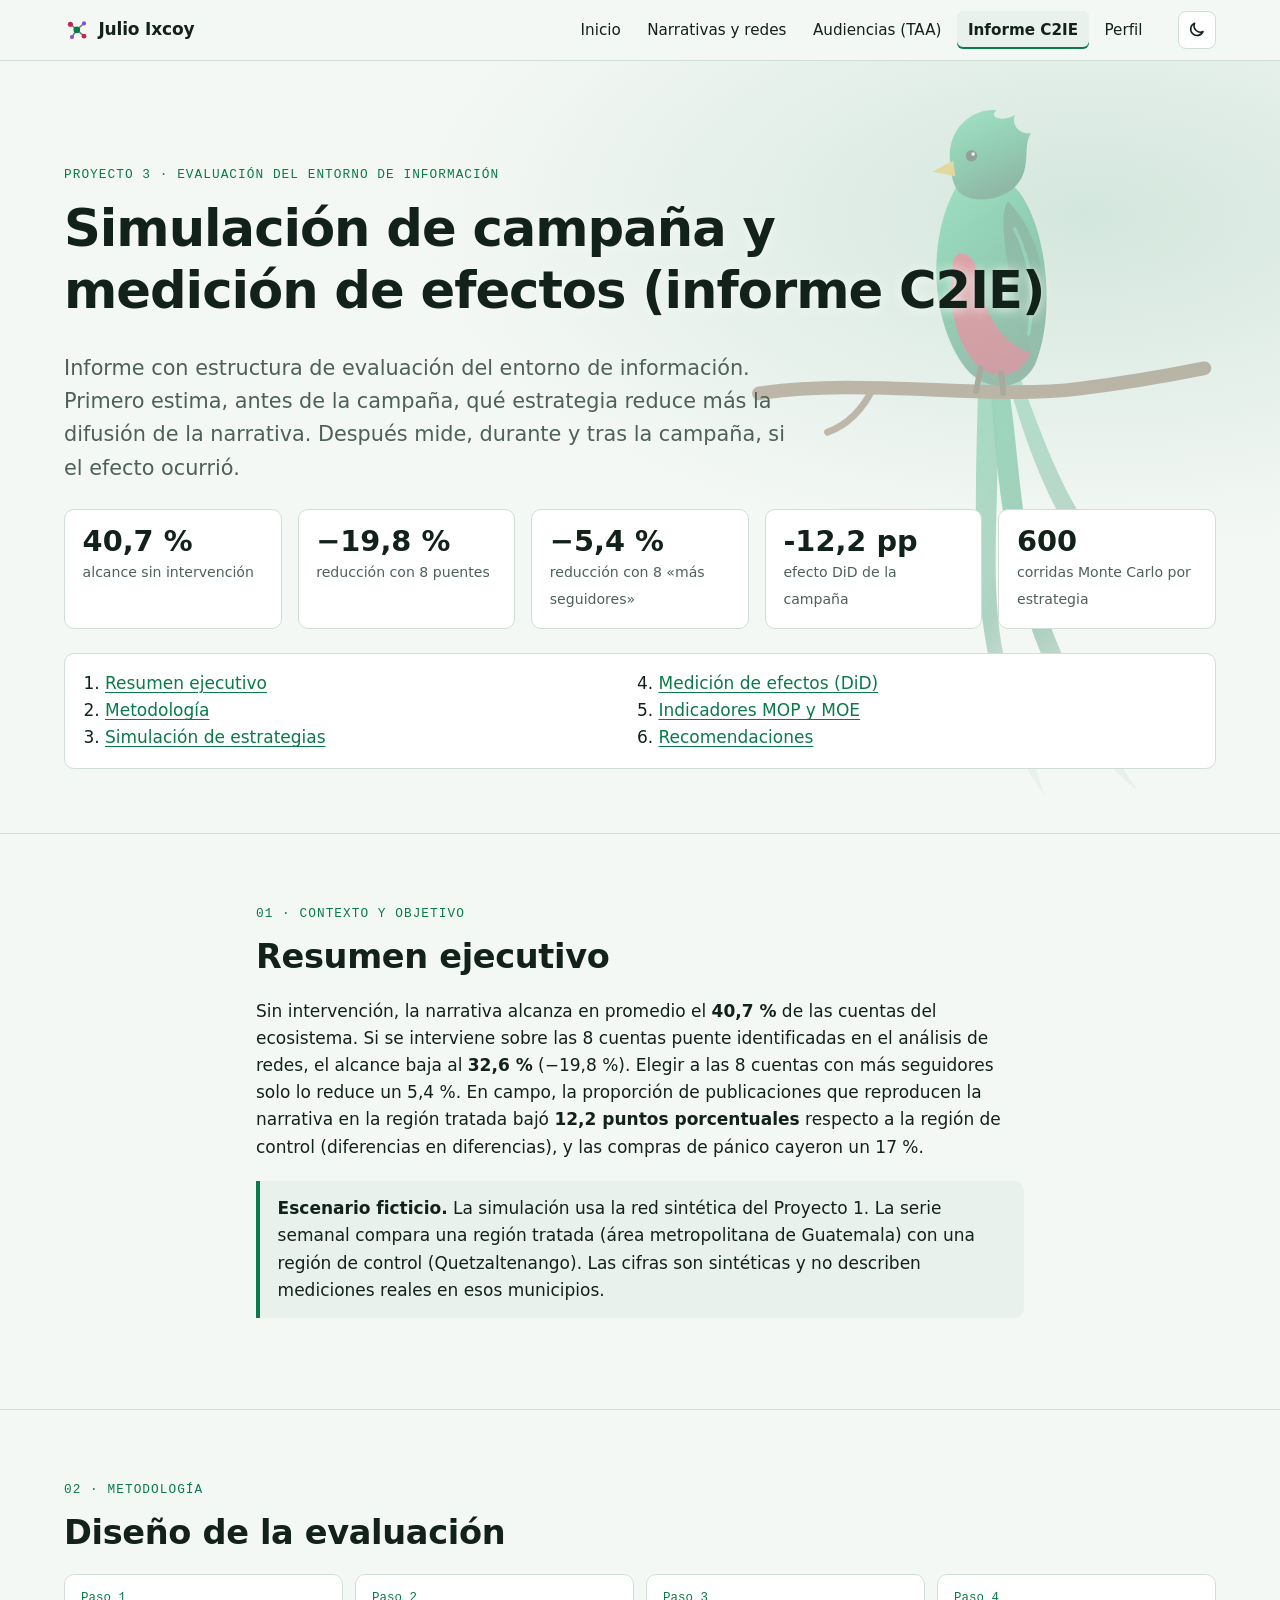
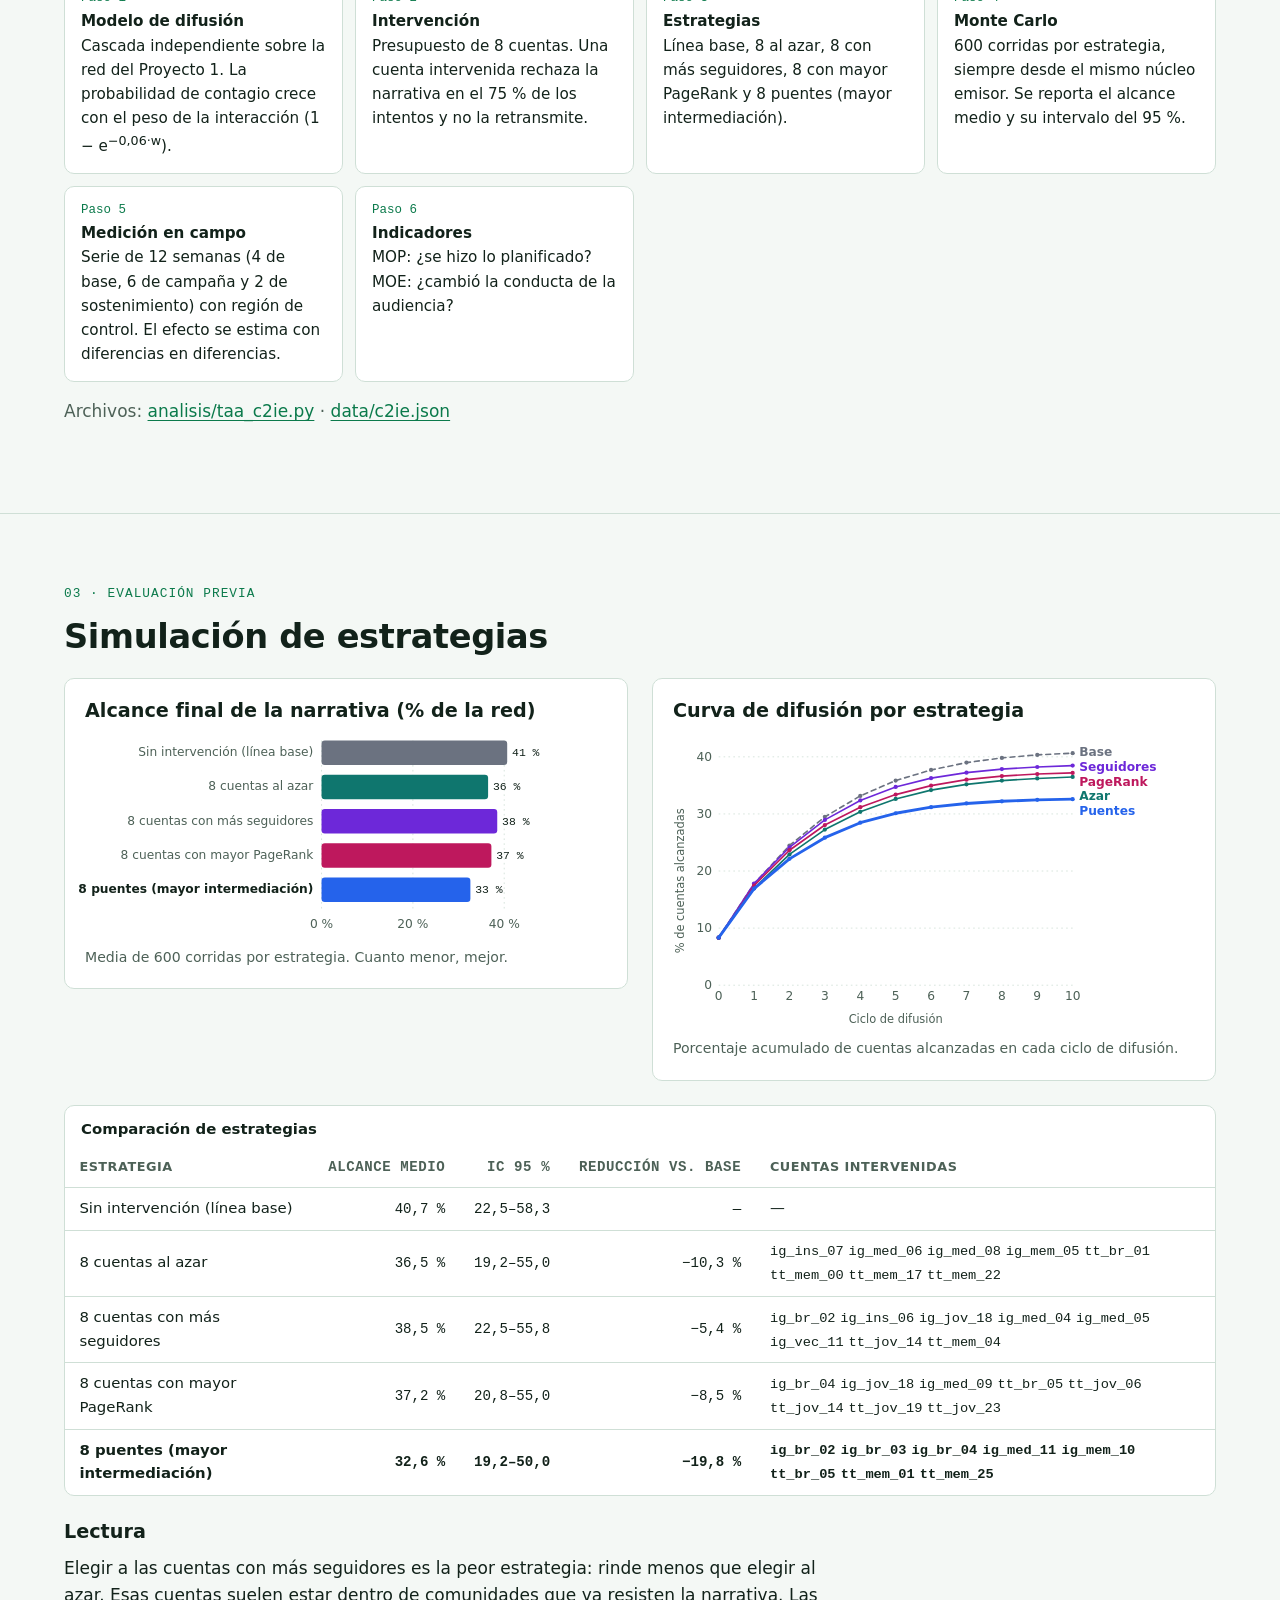
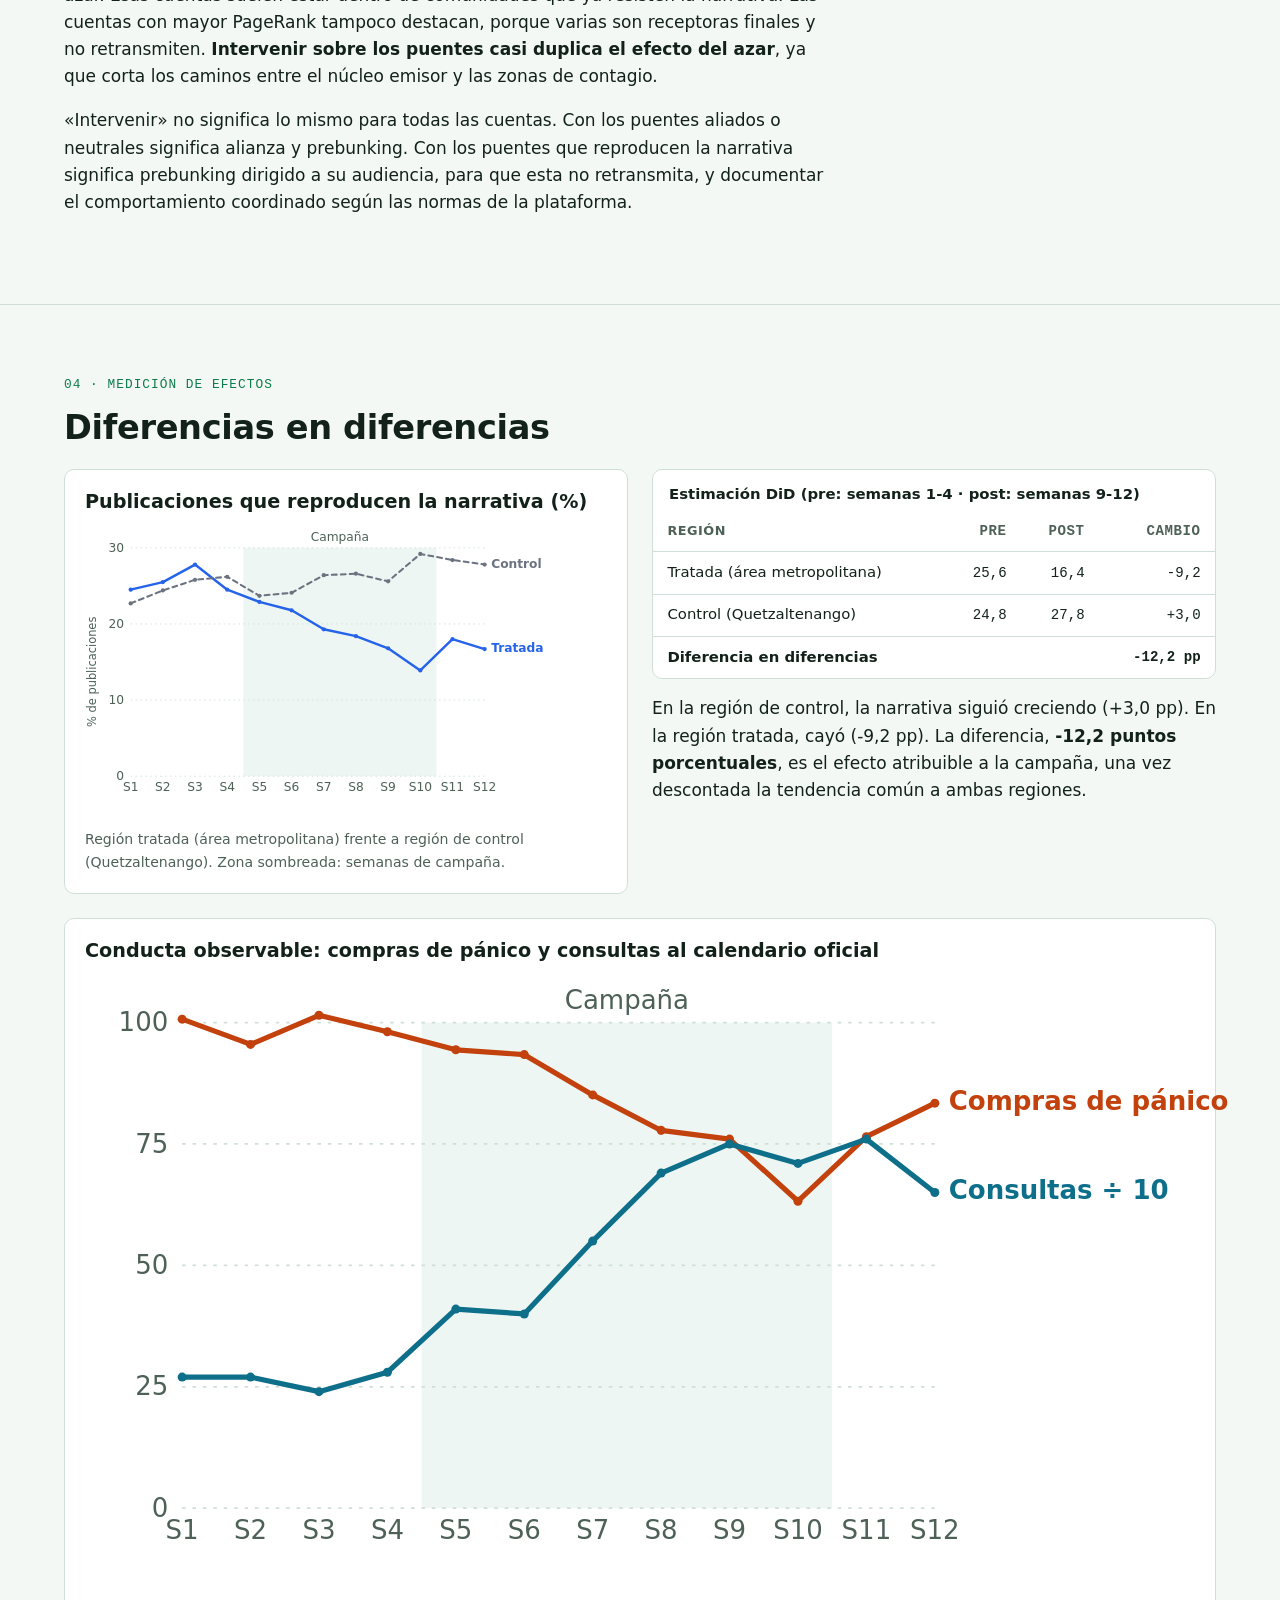
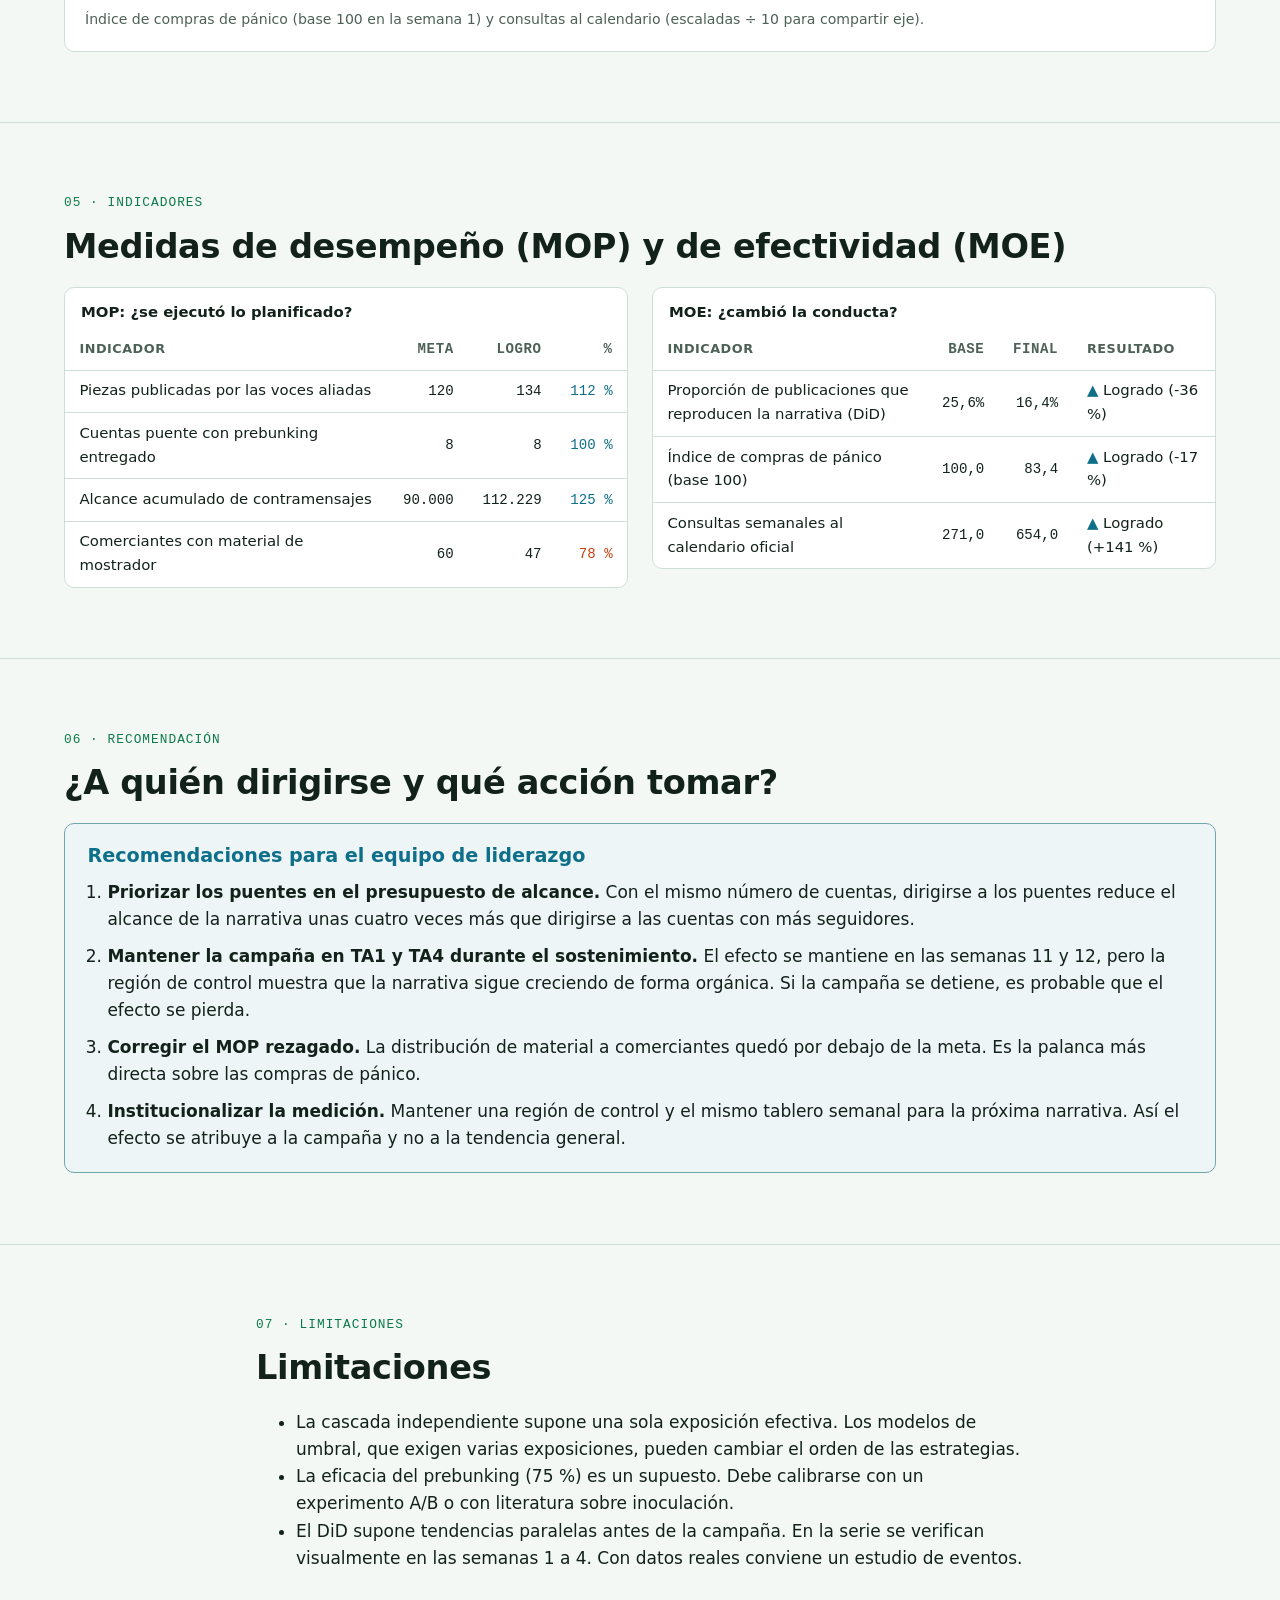
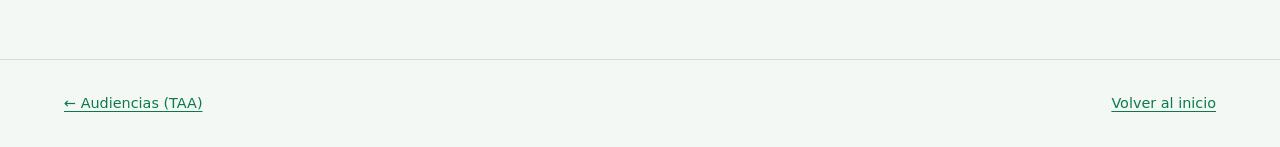
==== commit 1c82a954: "Cambiar fondo, tema claro/oscuro y quetzal" ====
--- a/proyectos/c2ie.html
+++ b/proyectos/c2ie.html
@@ -4,6 +4,7 @@
   <meta charset="utf-8">
   <meta name="viewport" content="width=device-width, initial-scale=1">
   <meta name="color-scheme" content="light dark">
+  <script>try{document.querySelector('meta[name=color-scheme]').content=localStorage.getItem('color-scheme')??'light dark'}catch(e){}</script>
   <meta name="robots" content="noindex, nofollow">
   <title>Simulación de campaña y medición de efectos (informe C2IE) · Portafolio</title>
   <meta name="description" content="Simulación Monte Carlo de estrategias de prebunking sobre una red de TikTok e Instagram, diferencias en diferencias e indicadores MOP/MOE.">
@@ -19,7 +20,7 @@
     <div class="header-inner">
       <a class="site-logo" href="../index.html">
         <svg viewBox="0 0 32 32" aria-hidden="true"><g fill="none" stroke="currentColor" stroke-width="2"><path d="M8 9 16 16 25 8M16 16 10 25M16 16l9 8" opacity=".55"/></g><circle cx="8" cy="9" r="3.2" fill="var(--tiktok)"/><circle cx="25" cy="8" r="2.6" fill="var(--instagram)"/><circle cx="16" cy="16" r="4.2" fill="var(--accent)"/><circle cx="10" cy="25" r="2.6" fill="var(--instagram)"/><circle cx="25" cy="24" r="3" fill="var(--tiktok)"/></svg>
-        <span>Juli0F</span>
+        <span>Julio Ixcoy</span>
       </a>
       <nav class="site-nav" aria-label="Principal">
         <button class="menu-button" type="button" popovertarget="site-menu" aria-controls="site-menu">
@@ -34,6 +35,12 @@
           <li><a href="../index.html#perfil">Perfil</a></li>
         </ul>
       </nav>
+      <button class="tema-boton" type="button" id="tema-boton">
+        <svg class="a-oscuro" viewBox="0 0 24 24" aria-hidden="true"><path d="M20 14.5A8 8 0 0 1 9.5 4a8 8 0 1 0 10.5 10.5Z" fill="none" stroke="currentColor" stroke-width="2" stroke-linejoin="round"/></svg>
+        <span class="a-oscuro visualmente-oculto">Cambiar a tema oscuro</span>
+        <svg class="a-claro" viewBox="0 0 24 24" aria-hidden="true"><g fill="none" stroke="currentColor" stroke-width="2" stroke-linecap="round"><circle cx="12" cy="12" r="4"/><path d="M12 2v2M12 20v2M2 12h2M20 12h2M4.9 4.9l1.4 1.4M17.7 17.7l1.4 1.4M4.9 19.1l1.4-1.4M17.7 6.3l1.4-1.4"/></g></svg>
+        <span class="a-claro visualmente-oculto">Cambiar a tema claro</span>
+      </button>
     </div>
   </header>
 
--- a/assets/css/estilos.css
+++ b/assets/css/estilos.css
@@ -1,25 +1,29 @@
 /* ==========================================================================
    Portafolio - Evaluación del Entorno de Información
-   Tema claro/oscuro según la preferencia del sistema.
+   Paleta del quetzal (verde esmeralda y rojo), en tema claro u oscuro según
+   la preferencia del sistema.
    ========================================================================== */
 
 :root {
-  --bg-light: #f6f7f9;
-  --bg-dark: #0d1117;
+  --bg-light: #f4f8f5;
+  --bg-dark: #08130e;
   --surface-light: #ffffff;
-  --surface-dark: #161b22;
-  --surface-2-light: #eef1f5;
-  --surface-2-dark: #1d242e;
-  --text-light: #18202a;
-  --text-dark: #e6edf3;
-  --muted-light: #56606c;
-  --muted-dark: #9aa6b2;
-  --border-light: #d8dee6;
-  --border-dark: #2d3641;
-  --accent-light: #0b6bcb;
-  --accent-dark: #58a6ff;
+  --surface-dark: #0f1d17;
+  --surface-2-light: #e8f1ec;
+  --surface-2-dark: #16271f;
+  --text-light: #12221a;
+  --text-dark: #e6f2ec;
+  --muted-light: #4d6157;
+  --muted-dark: #9ab3a6;
+  --border-light: #cfdfd6;
+  --border-dark: #22392e;
+  --accent-light: #0b7a4b;
+  --accent-dark: #34d399;
   --accent-text-light: #ffffff;
-  --accent-text-dark: #0d1117;
+  --accent-text-dark: #05140d;
+  /* velo sobre el quetzal de fondo: el color de fondo con transparencia */
+  --velo-light: rgb(244 248 245 / 0.82);
+  --velo-dark: rgb(8 19 14 / 0.78);
 
   /* Plataformas */
   --tiktok-light: #c4245a;
@@ -32,8 +36,8 @@
   --pro-dark: #fb923c;
   --neutral-light: #6b7280;
   --neutral-dark: #9ca3af;
-  --contra-light: #047857;
-  --contra-dark: #34d399;
+  --contra-light: #0e6f8a;
+  --contra-dark: #5fd0e6;
 
   --bg: var(--bg-light);
   --surface: var(--surface-light);
@@ -43,6 +47,7 @@
   --border: var(--border-light);
   --accent: var(--accent-light);
   --accent-text: var(--accent-text-light);
+  --velo: var(--velo-light);
   --tiktok: var(--tiktok-light);
   --instagram: var(--instagram-light);
   --pro: var(--pro-light);
@@ -58,6 +63,7 @@
     --border: var(--border-dark);
     --accent: var(--accent-dark);
     --accent-text: var(--accent-text-dark);
+    --velo: var(--velo-dark);
     --tiktok: var(--tiktok-dark);
     --instagram: var(--instagram-dark);
     --pro: var(--pro-dark);
@@ -74,6 +80,7 @@
     --border: light-dark(var(--border-light), var(--border-dark));
     --accent: light-dark(var(--accent-light), var(--accent-dark));
     --accent-text: light-dark(var(--accent-text-light), var(--accent-text-dark));
+    --velo: light-dark(var(--velo-light), var(--velo-dark));
     --tiktok: light-dark(var(--tiktok-light), var(--tiktok-dark));
     --instagram: light-dark(var(--instagram-light), var(--instagram-dark));
     --pro: light-dark(var(--pro-light), var(--pro-dark));
@@ -86,6 +93,10 @@
   @media (prefers-color-scheme: dark) {
     --com-0: #60a5fa; --com-1: #fb923c; --com-2: #2dd4bf; --com-3: #f472b6; --com-4: #a78bfa; --com-5: #a3e635;
   }
+  @supports (color: light-dark(white, black)) {
+    --com-0: light-dark(#2563eb, #60a5fa); --com-1: light-dark(#c2410c, #fb923c); --com-2: light-dark(#0f766e, #2dd4bf);
+    --com-3: light-dark(#be185d, #f472b6); --com-4: light-dark(#6d28d9, #a78bfa); --com-5: light-dark(#4d7c0f, #a3e635);
+  }
 
   --font: system-ui, -apple-system, "Segoe UI", Roboto, "Helvetica Neue", Arial, sans-serif;
   --mono: ui-monospace, "Cascadia Code", "SF Mono", Menlo, Consolas, monospace;
@@ -94,6 +105,10 @@
 
   color-scheme: light dark;
   accent-color: var(--accent);
+
+  /* el botón de tema cambia <meta name="color-scheme">; aquí se refleja en CSS */
+  &:has(> head > meta[name="color-scheme"][content="dark"]) { color-scheme: dark; }
+  &:has(> head > meta[name="color-scheme"][content="light"]) { color-scheme: light; }
 }
 
 *, *::before, *::after { box-sizing: border-box; }
@@ -109,6 +124,21 @@
   color: var(--text);
   background: var(--bg);
   -webkit-text-size-adjust: 100%;
+}
+/* Quetzal fijo de fondo: aparece al bajar más allá de la cabecera (nav.js agrega .con-fondo) */
+body::before {
+  content: ""; position: fixed; inset: 0; z-index: -1; pointer-events: none;
+  background:
+    linear-gradient(var(--velo), var(--velo)),
+    url("../img/quetzal.svg") no-repeat 88% 55% / auto 92vh;
+  opacity: 0;
+}
+body.con-fondo::before { opacity: 1; }
+@media (prefers-reduced-motion: no-preference) {
+  body::before { transition: opacity 0.6s ease; }
+}
+@media (width < 760px) {
+  body::before { background-position: 0 0, 50% 60%; background-size: auto, auto 80vh; }
 }
 
 h1, h2, h3, h4 { line-height: 1.2; text-wrap: balance; margin-block: 0 0.6em; }
@@ -148,6 +178,30 @@
   block-size: 3.75rem; overflow: hidden;
 }
 .header-inner > * { flex-shrink: 0; white-space: nowrap; }
+.header-inner .site-nav { margin-inline-start: auto; }
+
+/* Botón de tema claro / oscuro: muestra la acción contraria al tema que se ve */
+.tema-boton {
+  display: inline-grid; place-items: center; inline-size: 2.4rem; block-size: 2.4rem; padding: 0;
+  color: var(--text); background: var(--surface); border: 1px solid var(--border); border-radius: 8px; cursor: pointer;
+}
+.tema-boton:hover { border-color: var(--accent); color: var(--accent); }
+.tema-boton svg { inline-size: 1.2rem; block-size: 1.2rem; grid-area: 1 / 1; }
+.tema-boton .a-claro { display: none; }
+:root:has(> head > meta[name="color-scheme"][content="dark"]) .tema-boton {
+  .a-claro { display: block; }
+  .a-oscuro { display: none; }
+}
+@media (prefers-color-scheme: dark) {
+  :root:not(:has(> head > meta[name="color-scheme"][content="light"])) .tema-boton {
+    .a-claro { display: block; }
+    .a-oscuro { display: none; }
+  }
+}
+.visualmente-oculto {
+  position: absolute !important; inline-size: 1px; block-size: 1px; overflow: hidden;
+  clip-path: inset(50%); white-space: nowrap;
+}
 .site-logo {
   font-weight: 700; color: var(--text); text-decoration: none; letter-spacing: -0.01em;
   display: inline-flex; align-items: center; gap: 0.55rem;
@@ -203,7 +257,25 @@
 .is-measuring * { transition: none !important; }
 
 /* ---------- Hero ---------- */
-.hero { padding-block: clamp(3rem, 2rem + 6vw, 6.5rem) clamp(2.5rem, 2rem + 3vw, 4rem); }
+.hero {
+  padding-block: clamp(3rem, 2rem + 6vw, 6.5rem) clamp(2.5rem, 2rem + 3vw, 4rem);
+  position: relative; isolation: isolate; overflow: clip;
+  background:
+    radial-gradient(60rem 30rem at 85% 20%, color-mix(in srgb, var(--accent) 14%, transparent), transparent 70%),
+    var(--bg);
+}
+/* Quetzal de la cabecera */
+.hero::before {
+  content: ""; position: absolute; z-index: -1; pointer-events: none;
+  inset-block: 0.5rem 0; inset-inline-end: max(0rem, calc((100vw - 72rem) / 2));
+  inline-size: min(42vw, 30rem);
+  background: url("../img/quetzal.svg") no-repeat right top / contain;
+  opacity: 0.35;
+}
+@media (width < 760px) {
+  .hero::before { opacity: 0.14; inline-size: 70vw; inset-inline-end: -12vw; }
+}
+.hero h1, .hero .lead strong { text-shadow: 0 1px 12px var(--bg); }
 .hero .eyebrow, .eyebrow {
   font-family: var(--mono); font-size: 0.8rem; letter-spacing: 0.08em; text-transform: uppercase;
   color: var(--accent); margin-block-end: 0.8rem; display: block;
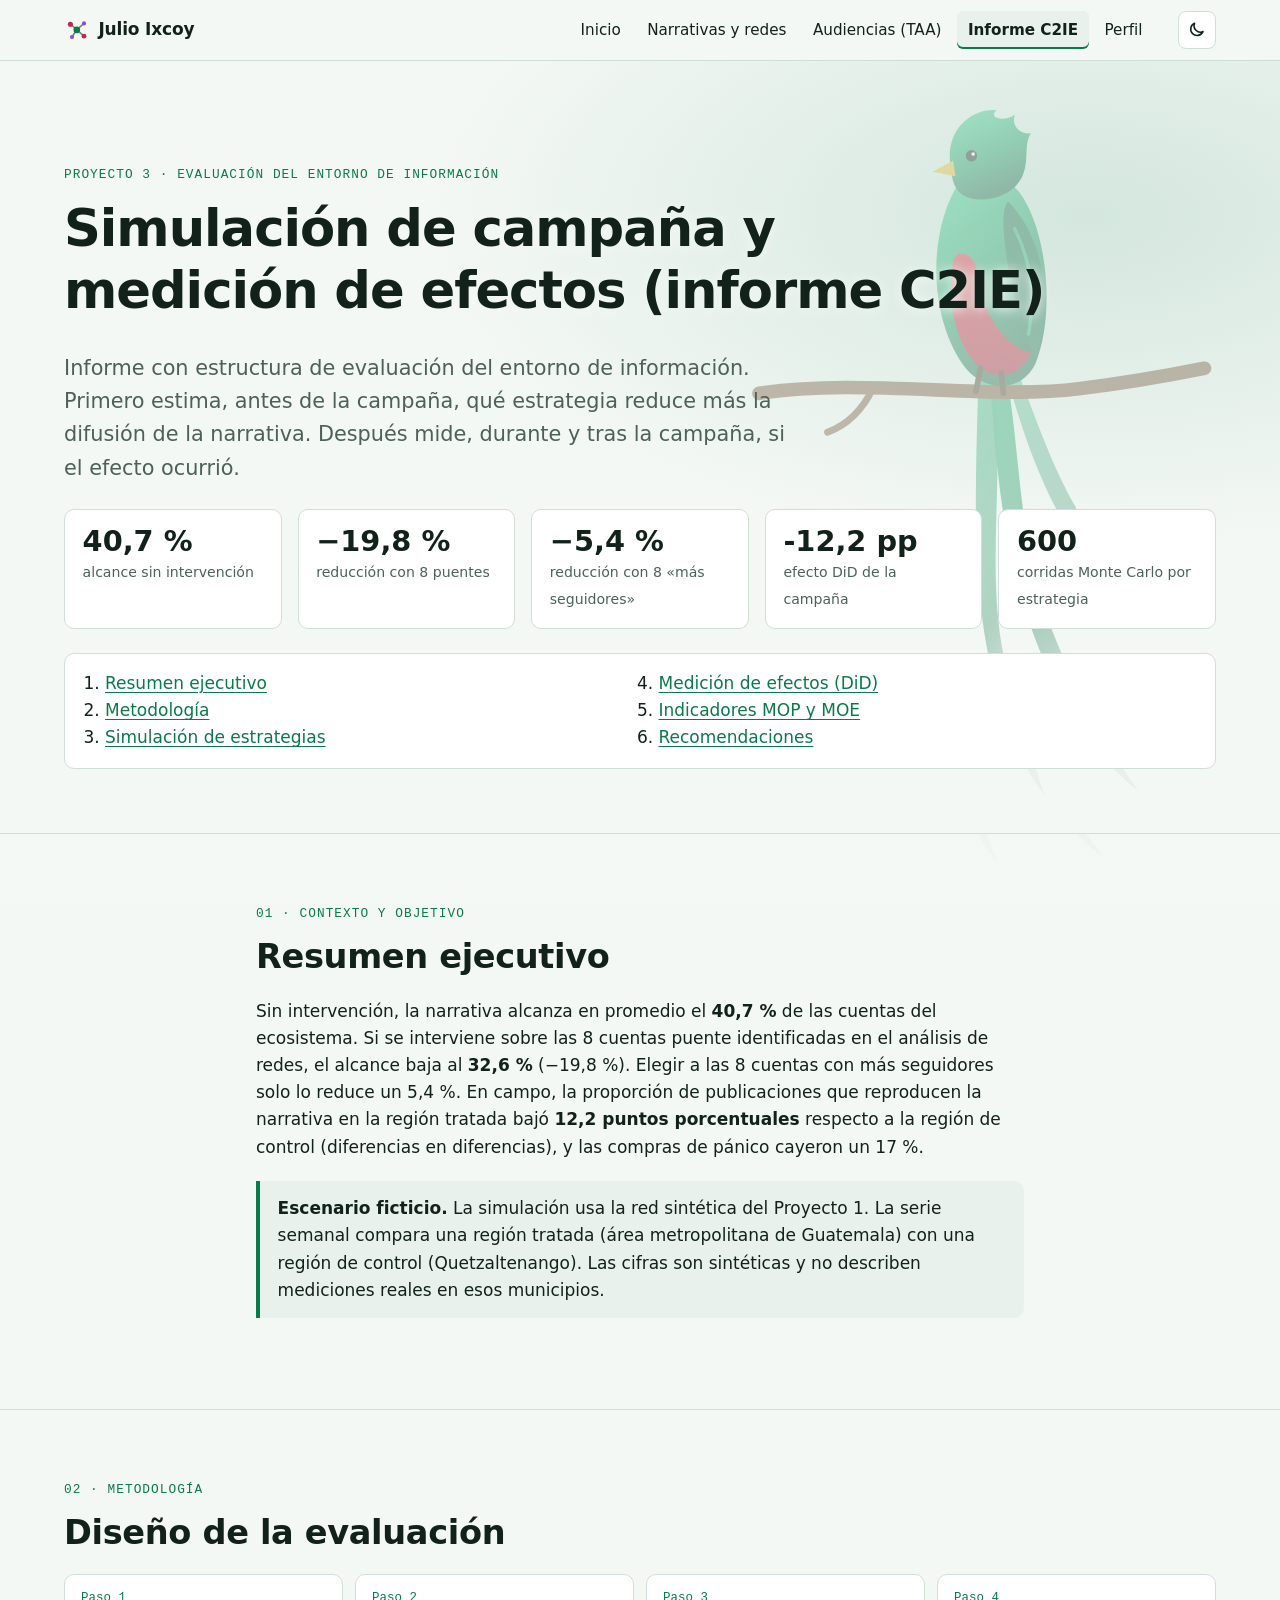
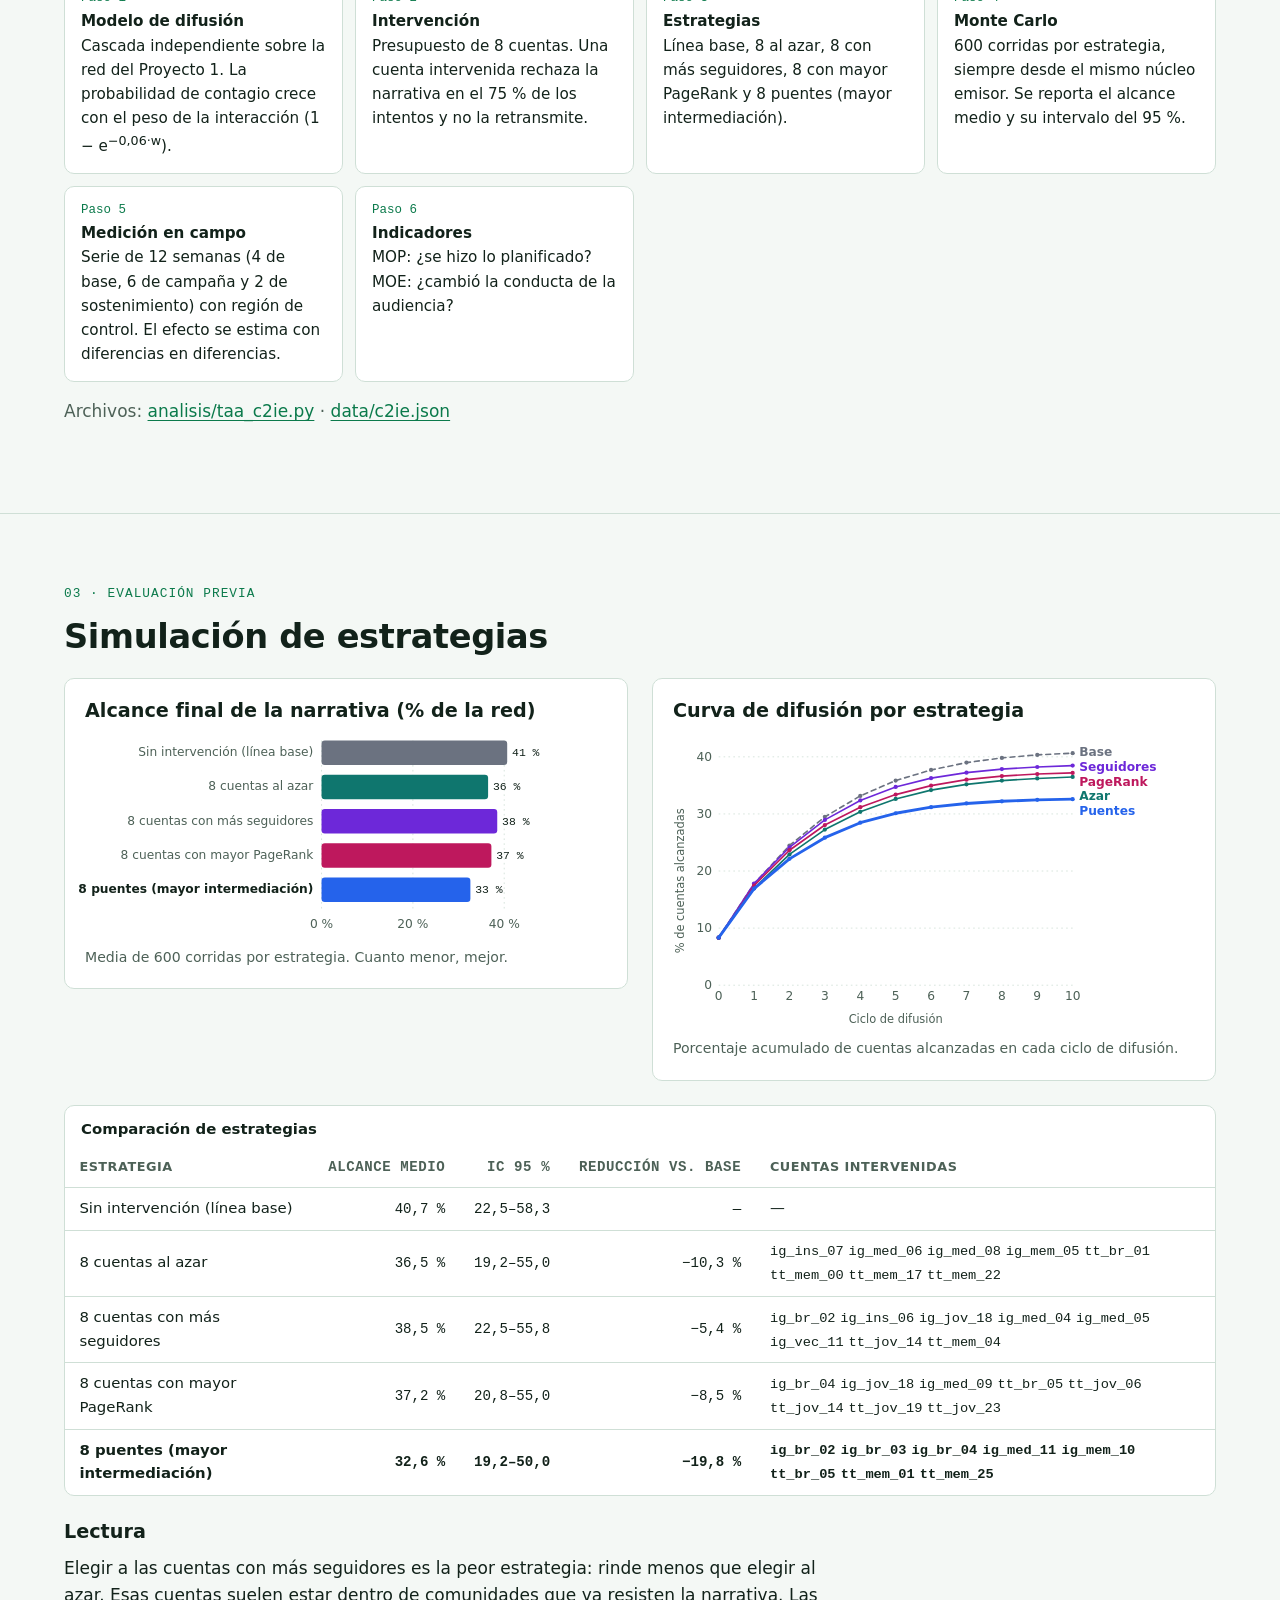
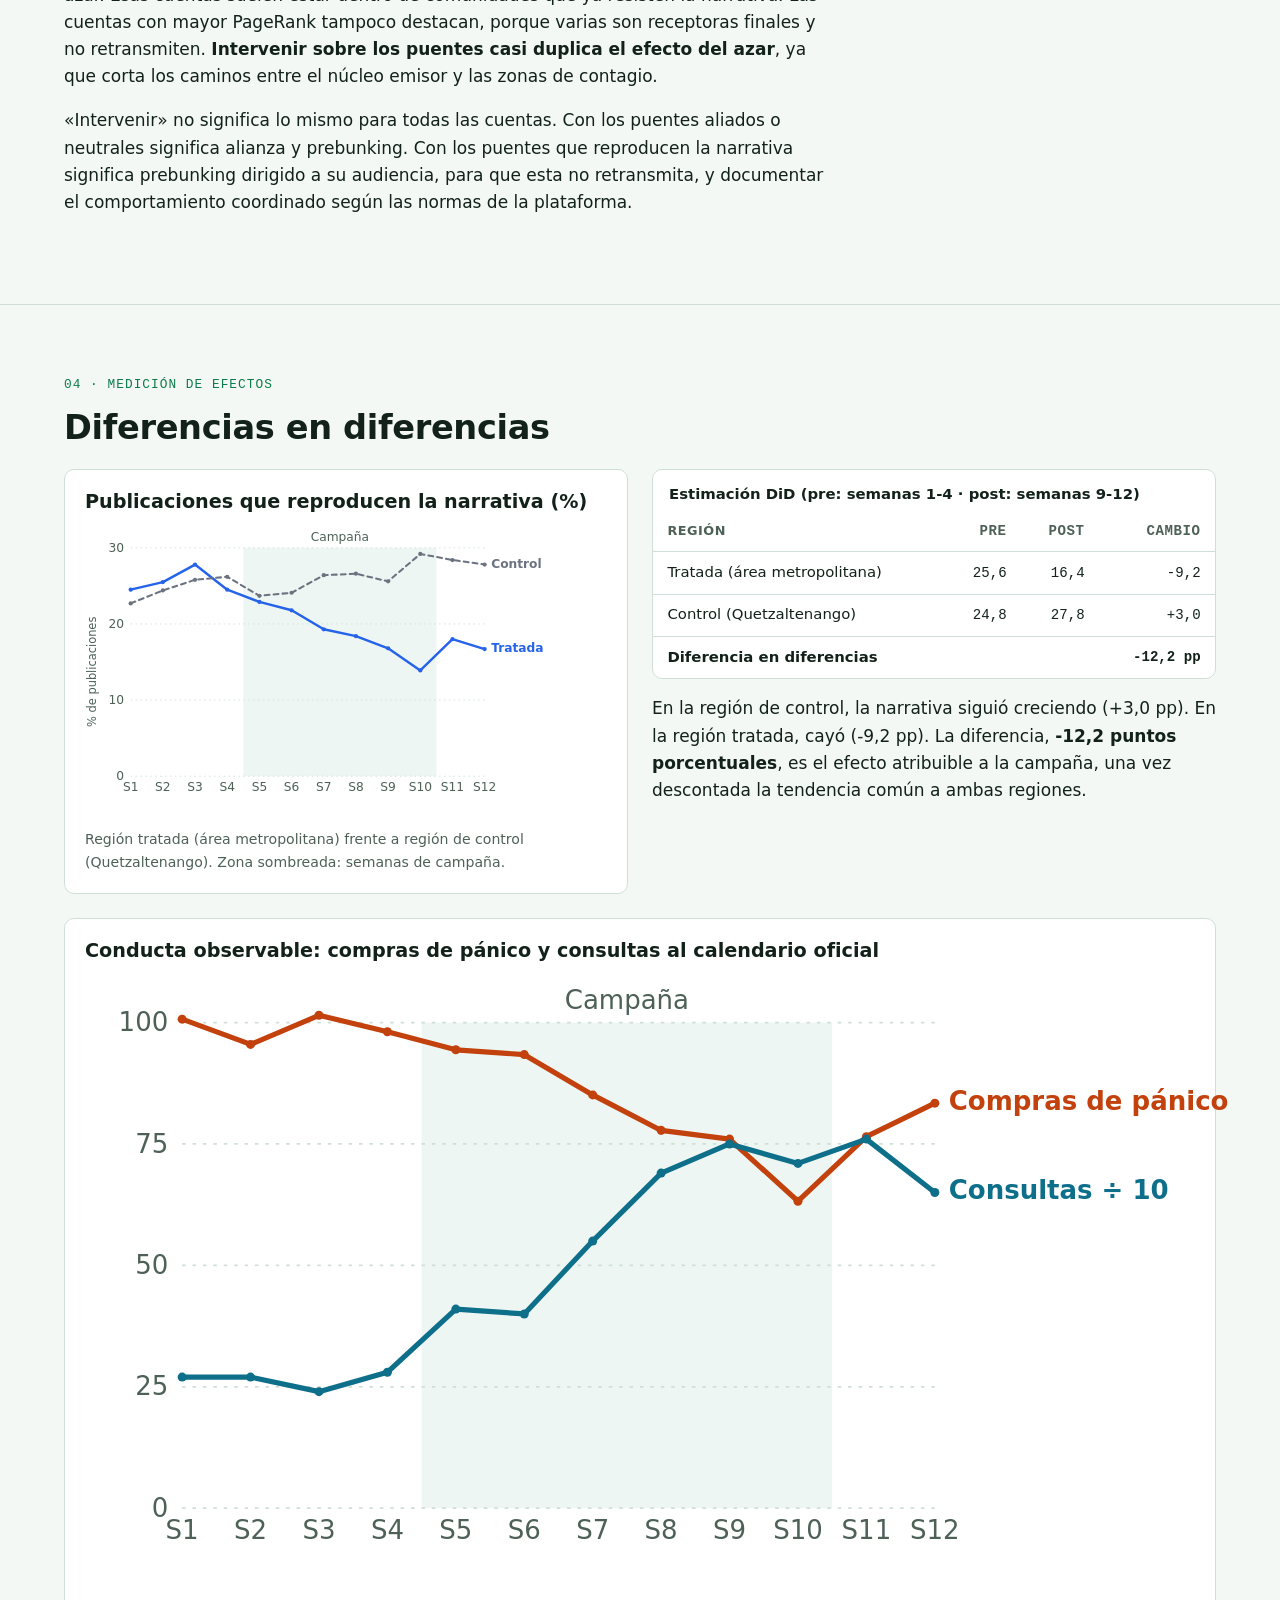
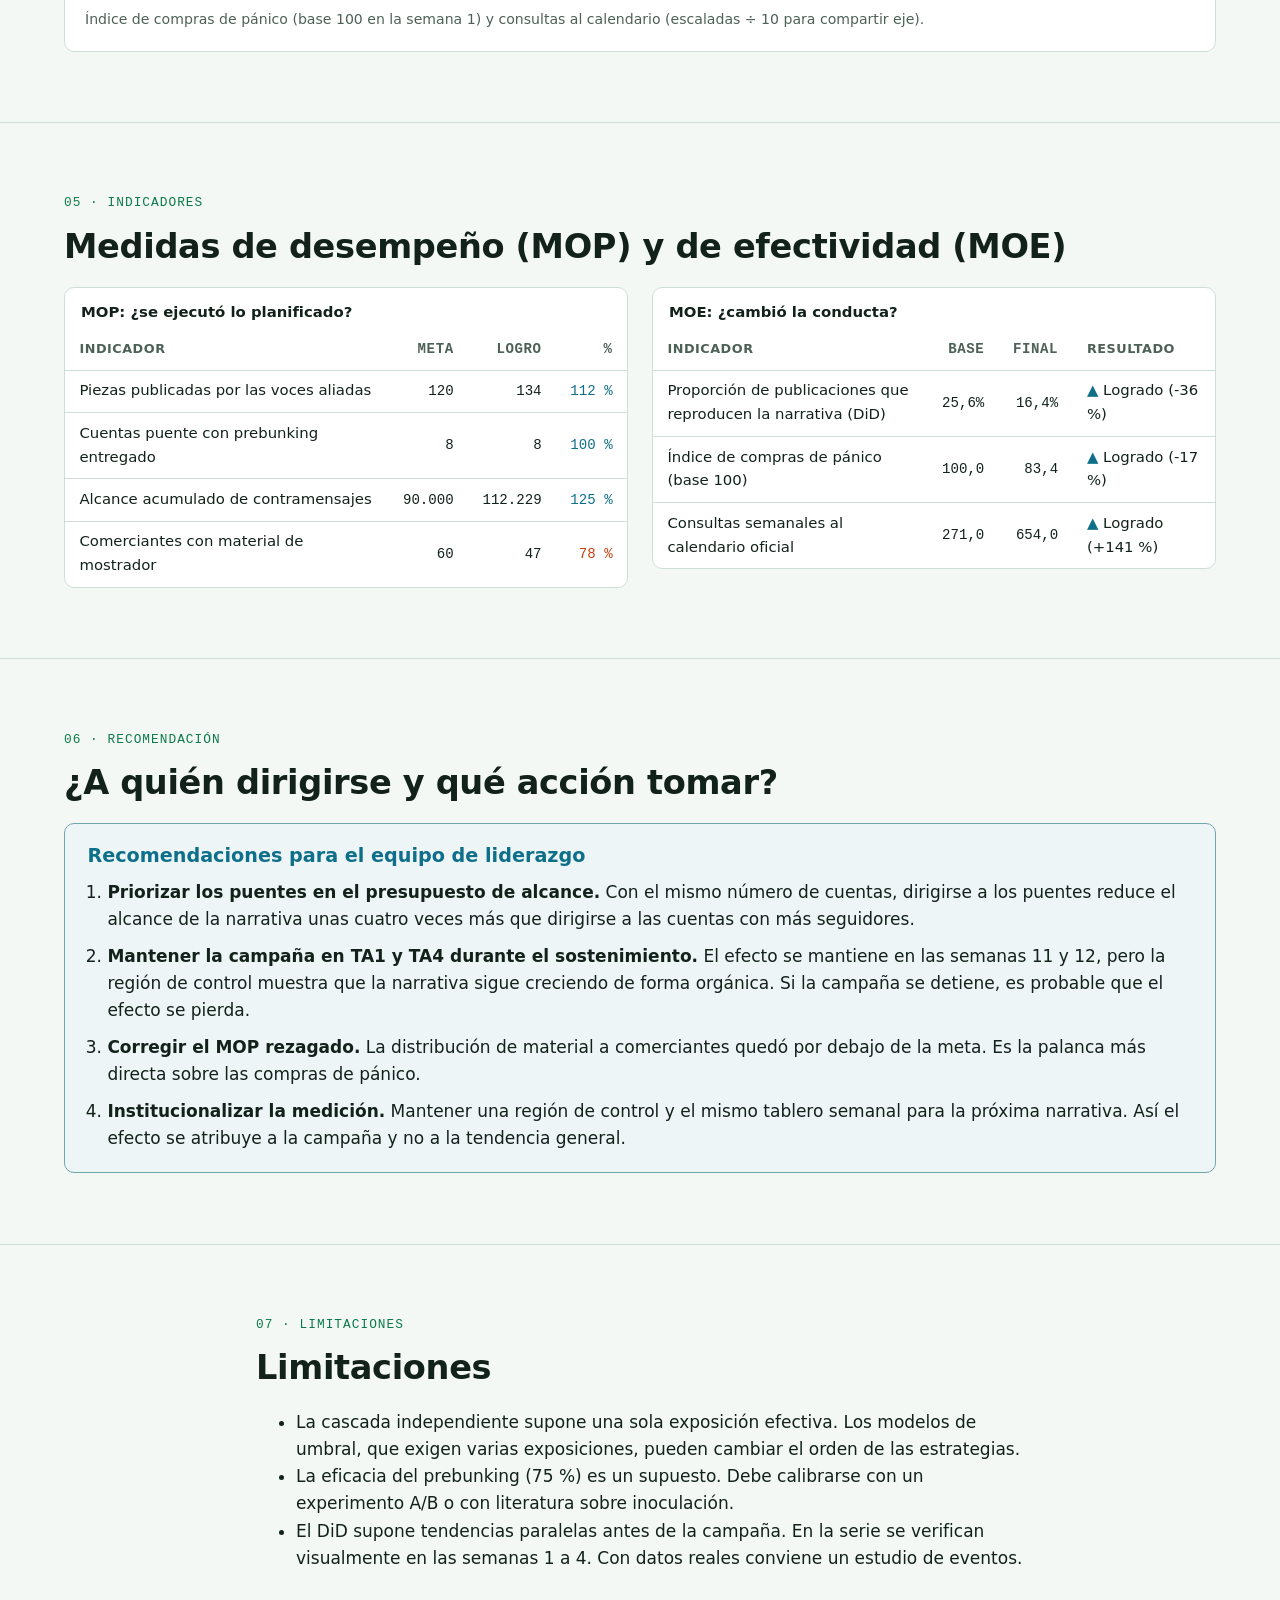
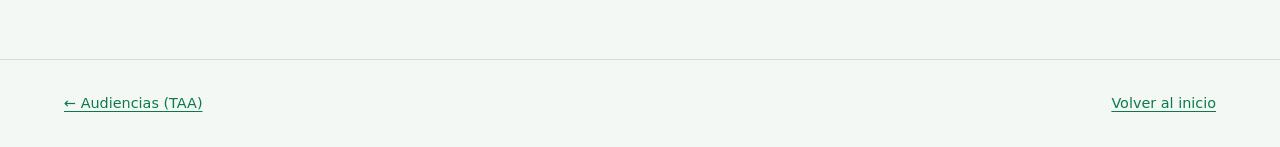
==== commit 02f5d00f: "Mejorar SEO: metadatos, Open Graph, JSON-LD, sitemap y quitar la palabra portafolio Co-Authored-By: " ====
--- a/proyectos/c2ie.html
+++ b/proyectos/c2ie.html
@@ -6,7 +6,7 @@
   <meta name="color-scheme" content="light dark">
   <script>try{document.querySelector('meta[name=color-scheme]').content=localStorage.getItem('color-scheme')??'light dark'}catch(e){}</script>
   <meta name="robots" content="noindex, nofollow">
-  <title>Simulación de campaña y medición de efectos (informe C2IE) · Portafolio</title>
+  <title>Simulación de campaña y medición de efectos (informe C2IE) · Julio Ixcoy</title>
   <meta name="description" content="Simulación Monte Carlo de estrategias de prebunking sobre una red de TikTok e Instagram, diferencias en diferencias e indicadores MOP/MOE.">
   <link rel="icon" href="../assets/img/icono.svg" type="image/svg+xml">
   <link rel="stylesheet" href="../assets/css/estilos.css">
--- a/assets/css/estilos.css
+++ b/assets/css/estilos.css
@@ -1,5 +1,5 @@
 /* ==========================================================================
-   Portafolio - Evaluación del Entorno de Información
+   Evaluación del Entorno de Información (IE Guatemala)
    Paleta del quetzal (verde esmeralda y rojo), en tema claro u oscuro según
    la preferencia del sistema.
    ========================================================================== */
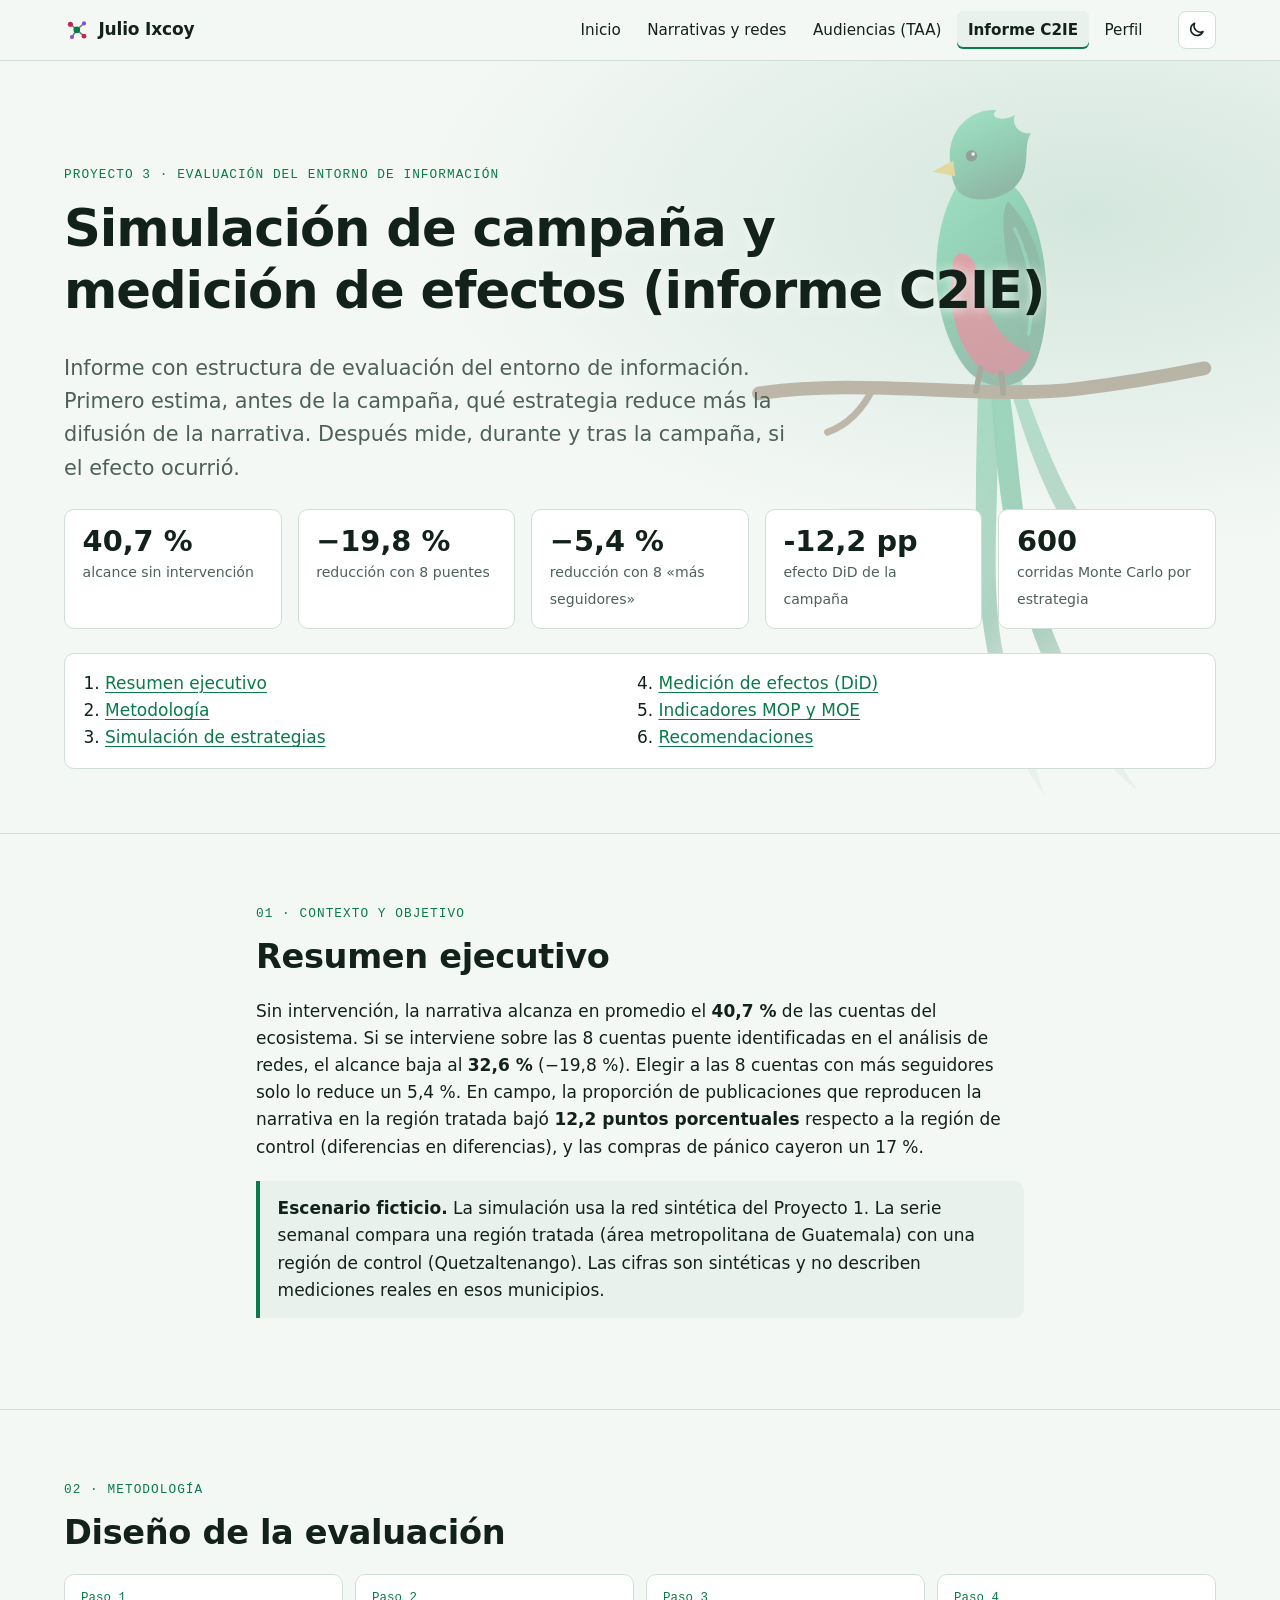
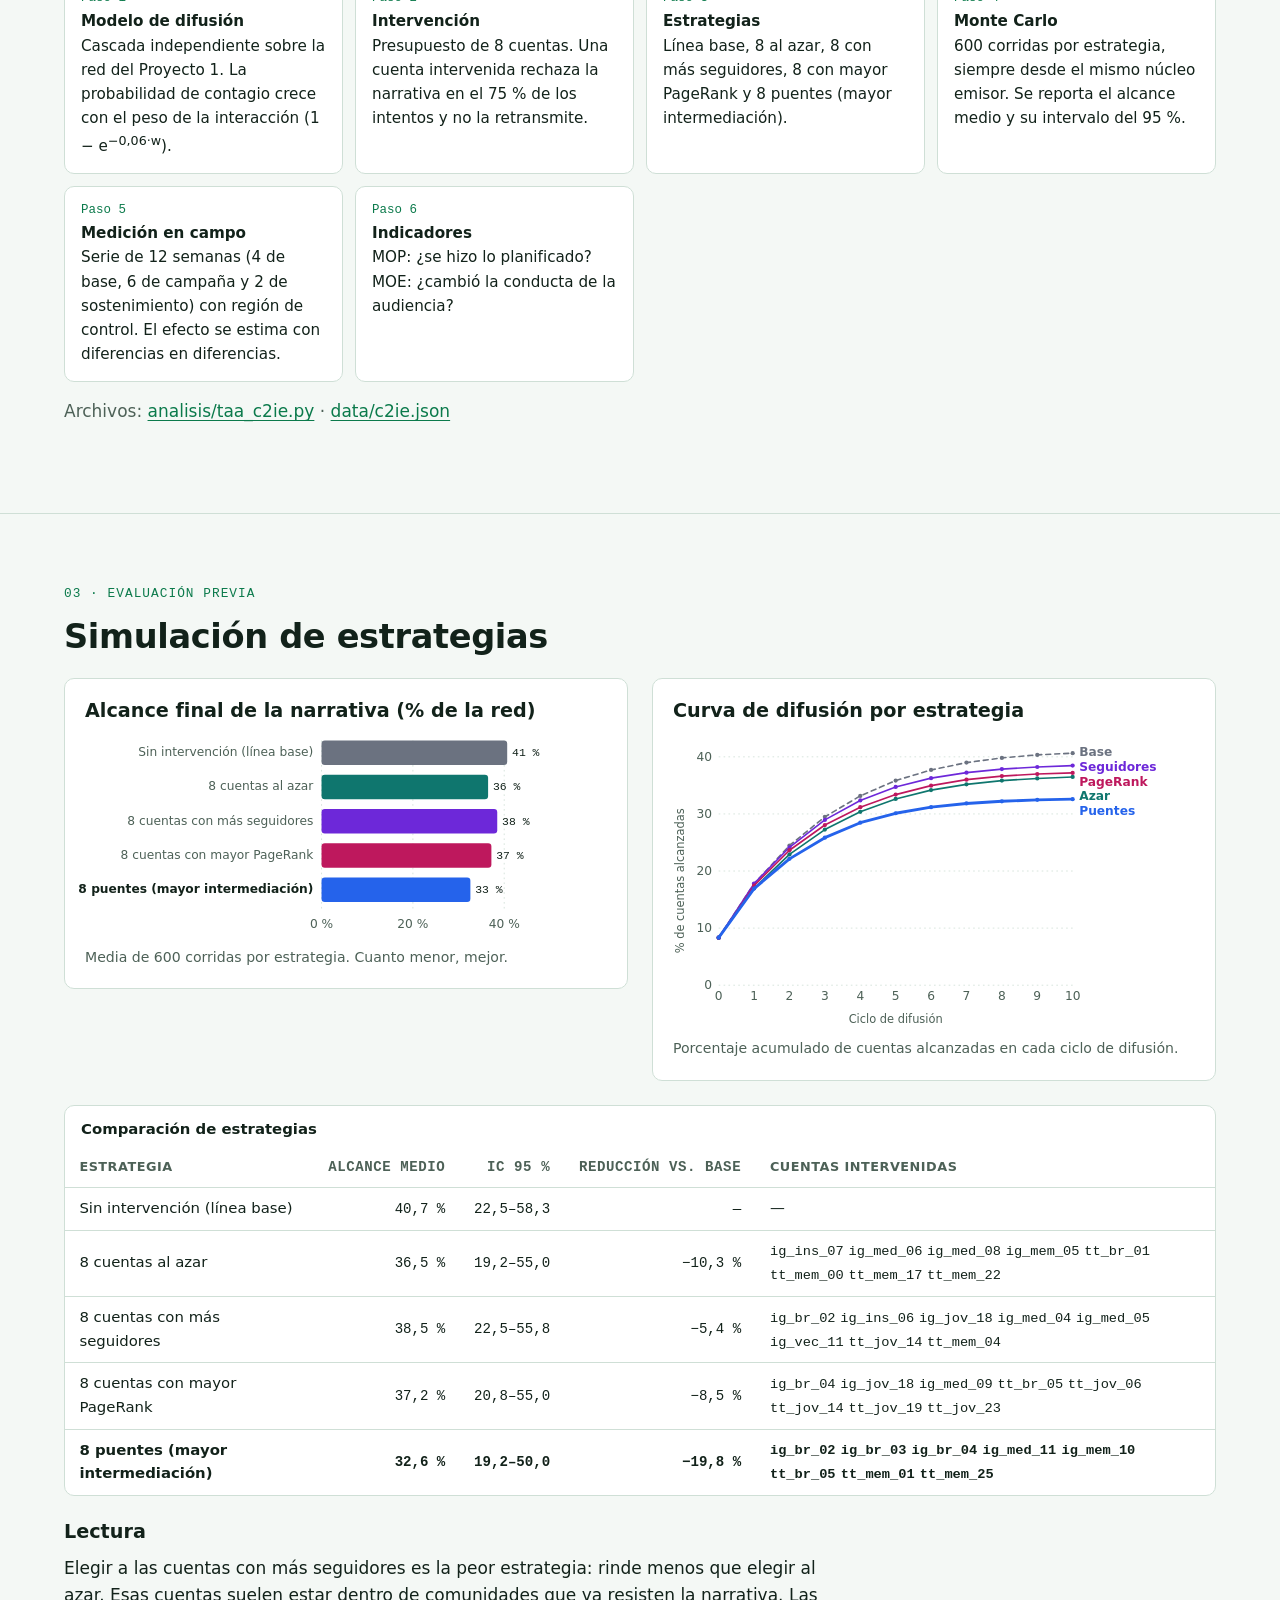
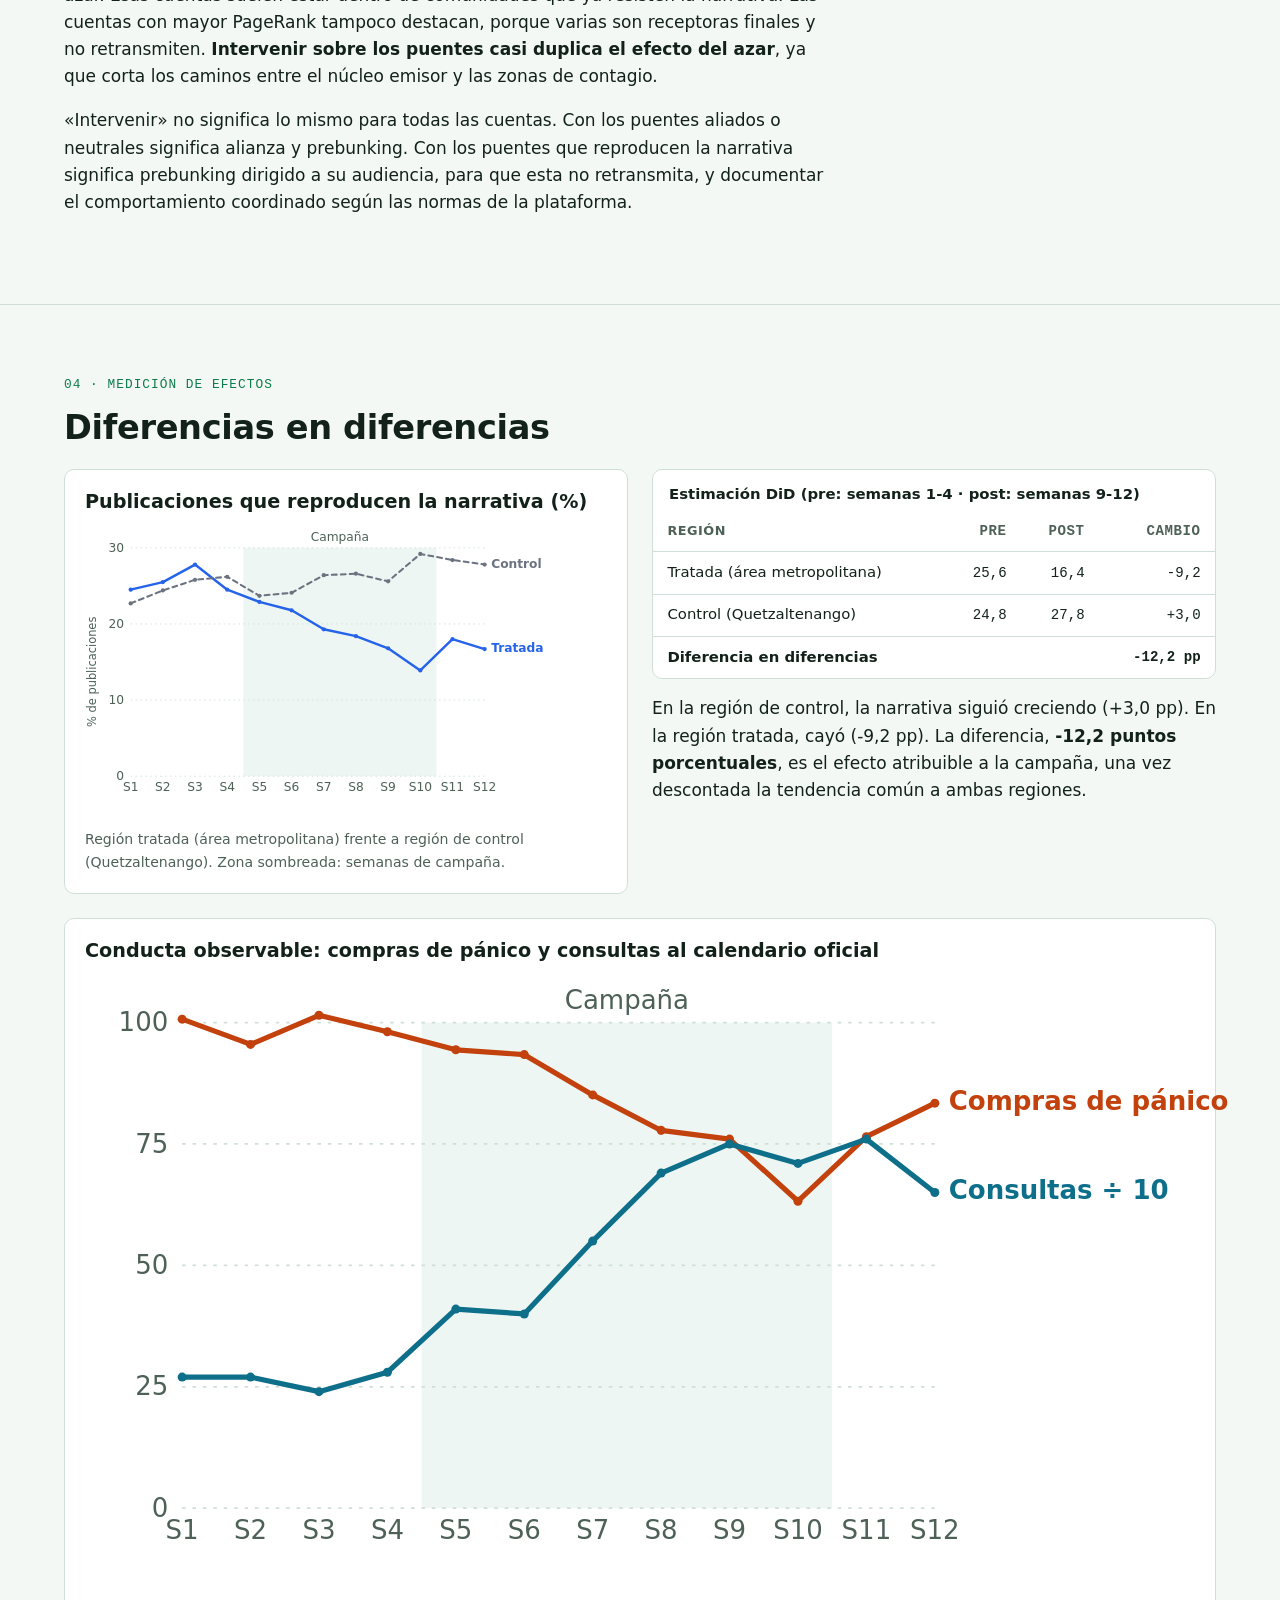
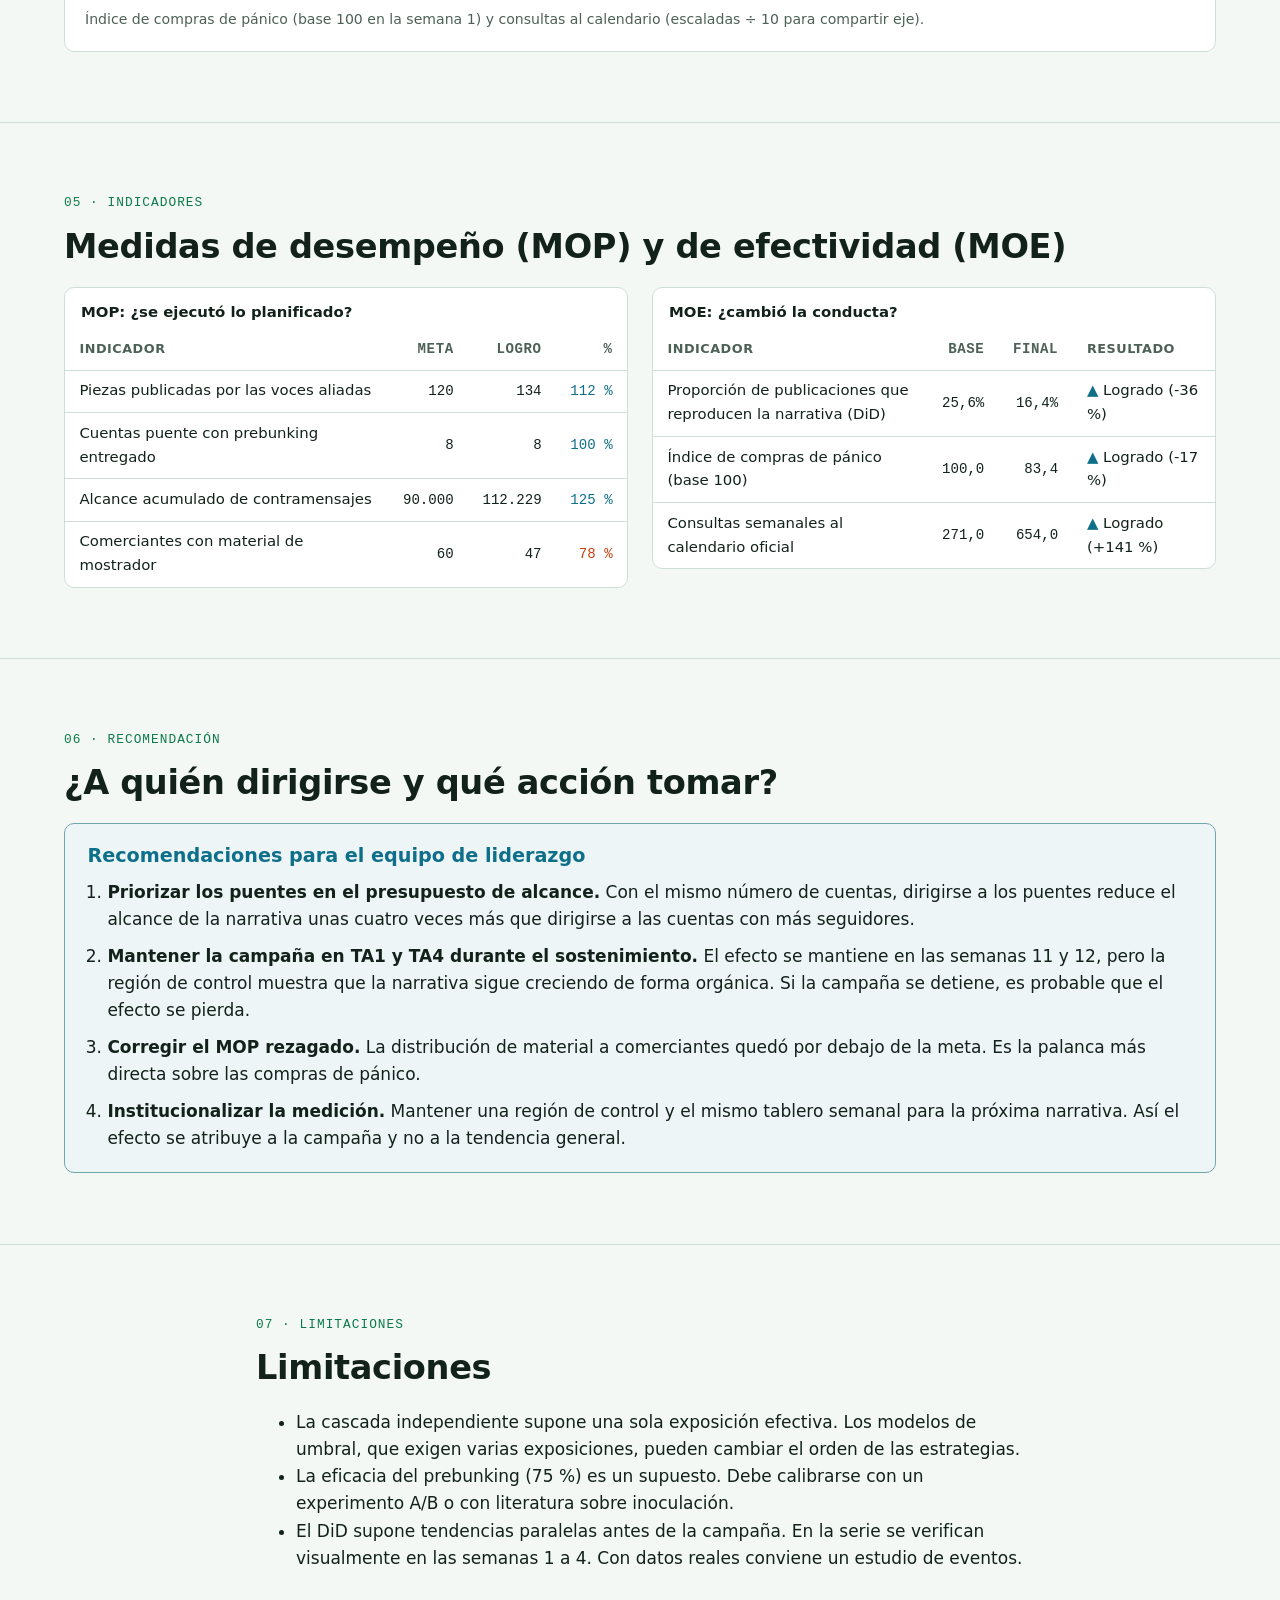
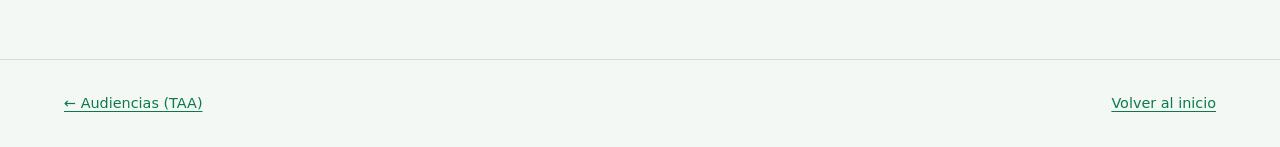
==== commit 85ee665c: "Mejorar SEO en la página: títulos, enlaces, iconos y página 404" ====
--- a/proyectos/c2ie.html
+++ b/proyectos/c2ie.html
@@ -9,6 +9,8 @@
   <title>Simulación de campaña y medición de efectos (informe C2IE) · Julio Ixcoy</title>
   <meta name="description" content="Simulación Monte Carlo de estrategias de prebunking sobre una red de TikTok e Instagram, diferencias en diferencias e indicadores MOP/MOE.">
   <link rel="icon" href="../assets/img/icono.svg" type="image/svg+xml">
+  <link rel="icon" href="../assets/img/icono-48.png" type="image/png" sizes="48x48">
+  <link rel="apple-touch-icon" href="../assets/img/apple-touch-icon.png">
   <link rel="stylesheet" href="../assets/css/estilos.css">
   <script src="../assets/js/nav.js" defer></script>
   <script type="module" src="../assets/js/c2ie.js"></script>
